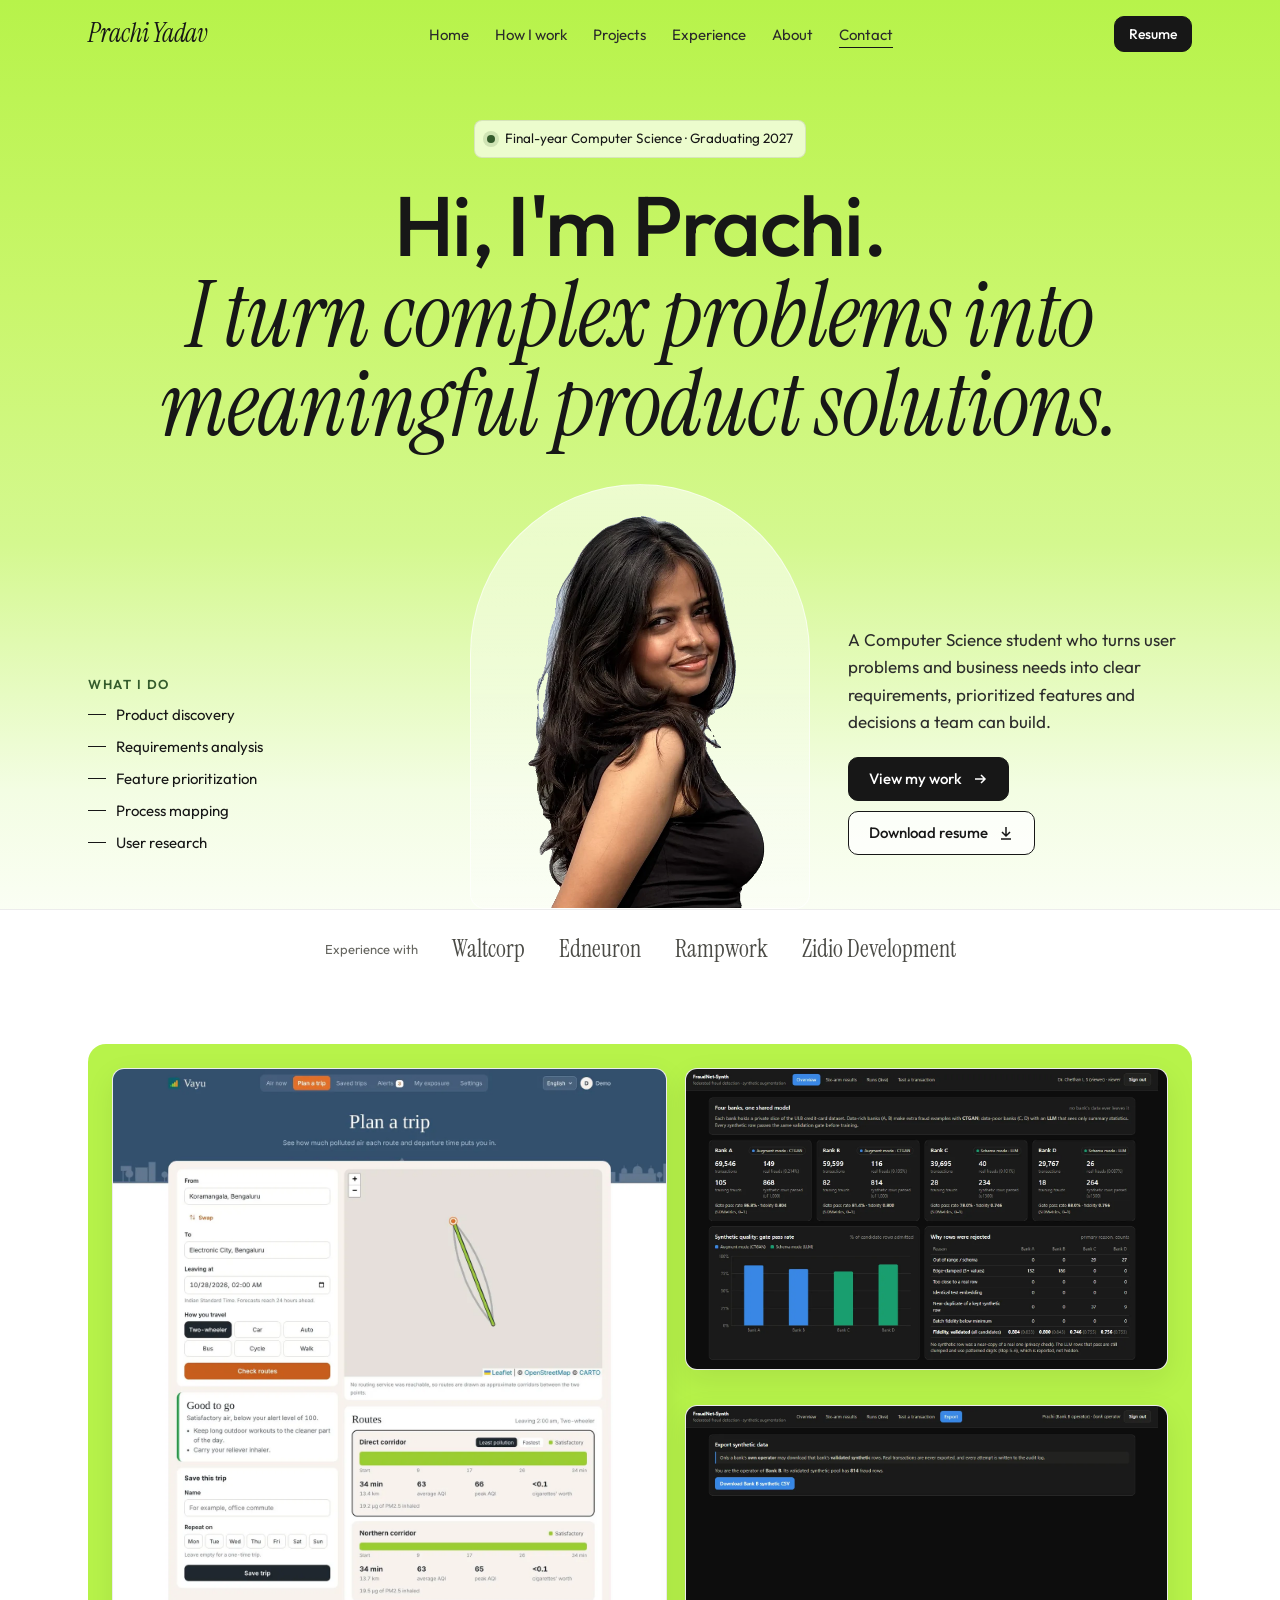
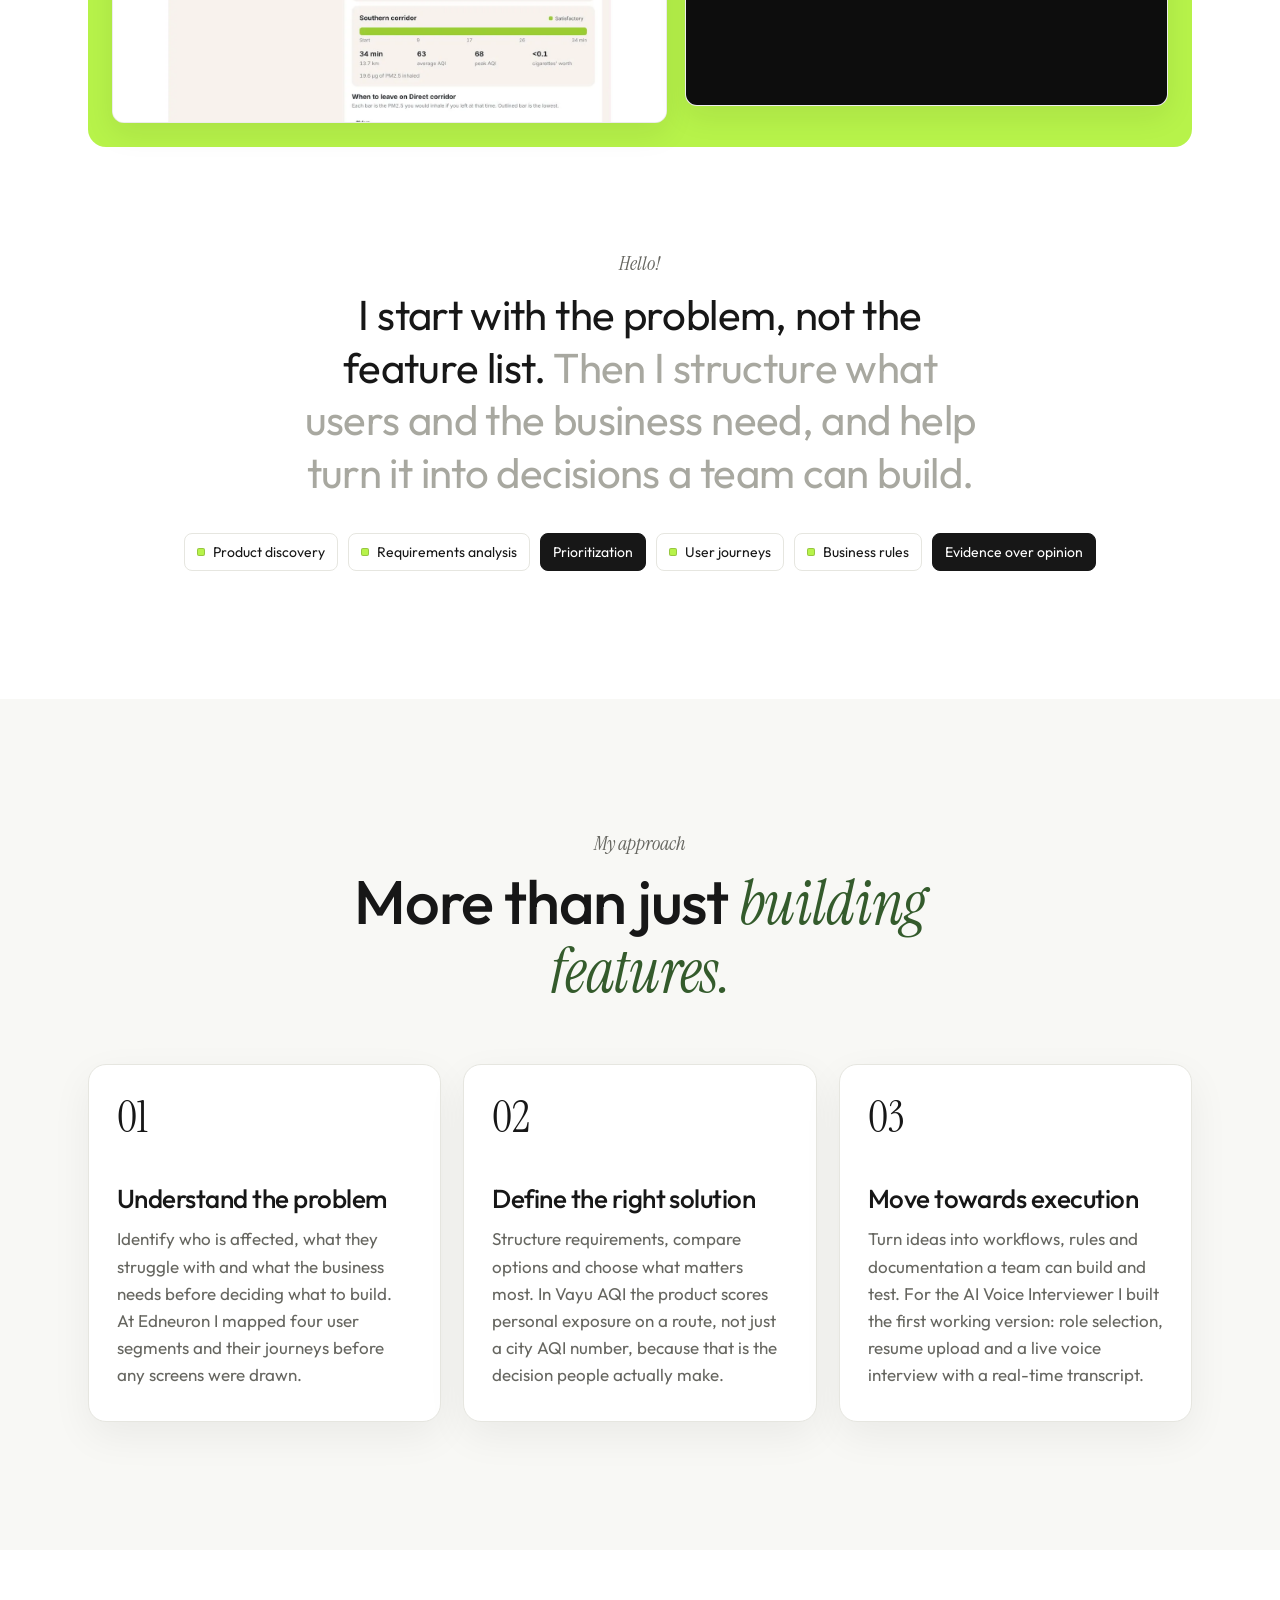
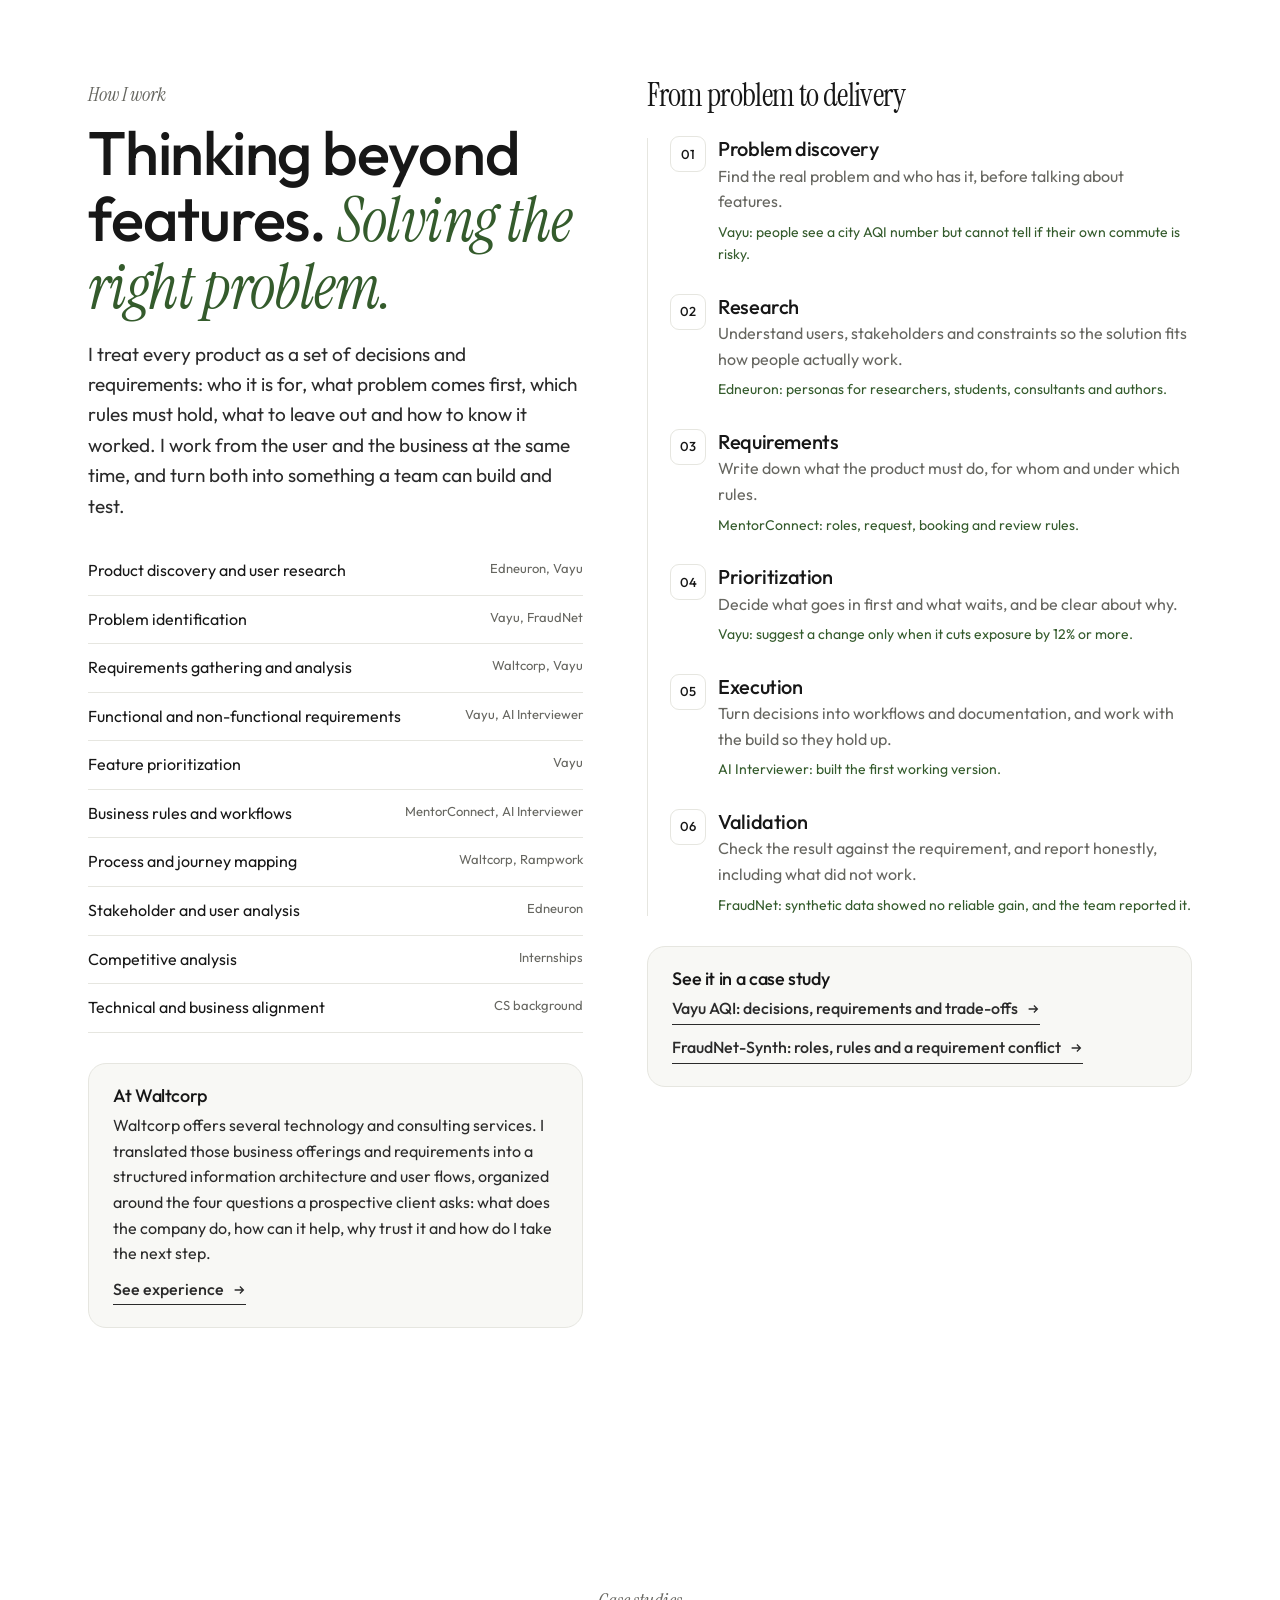
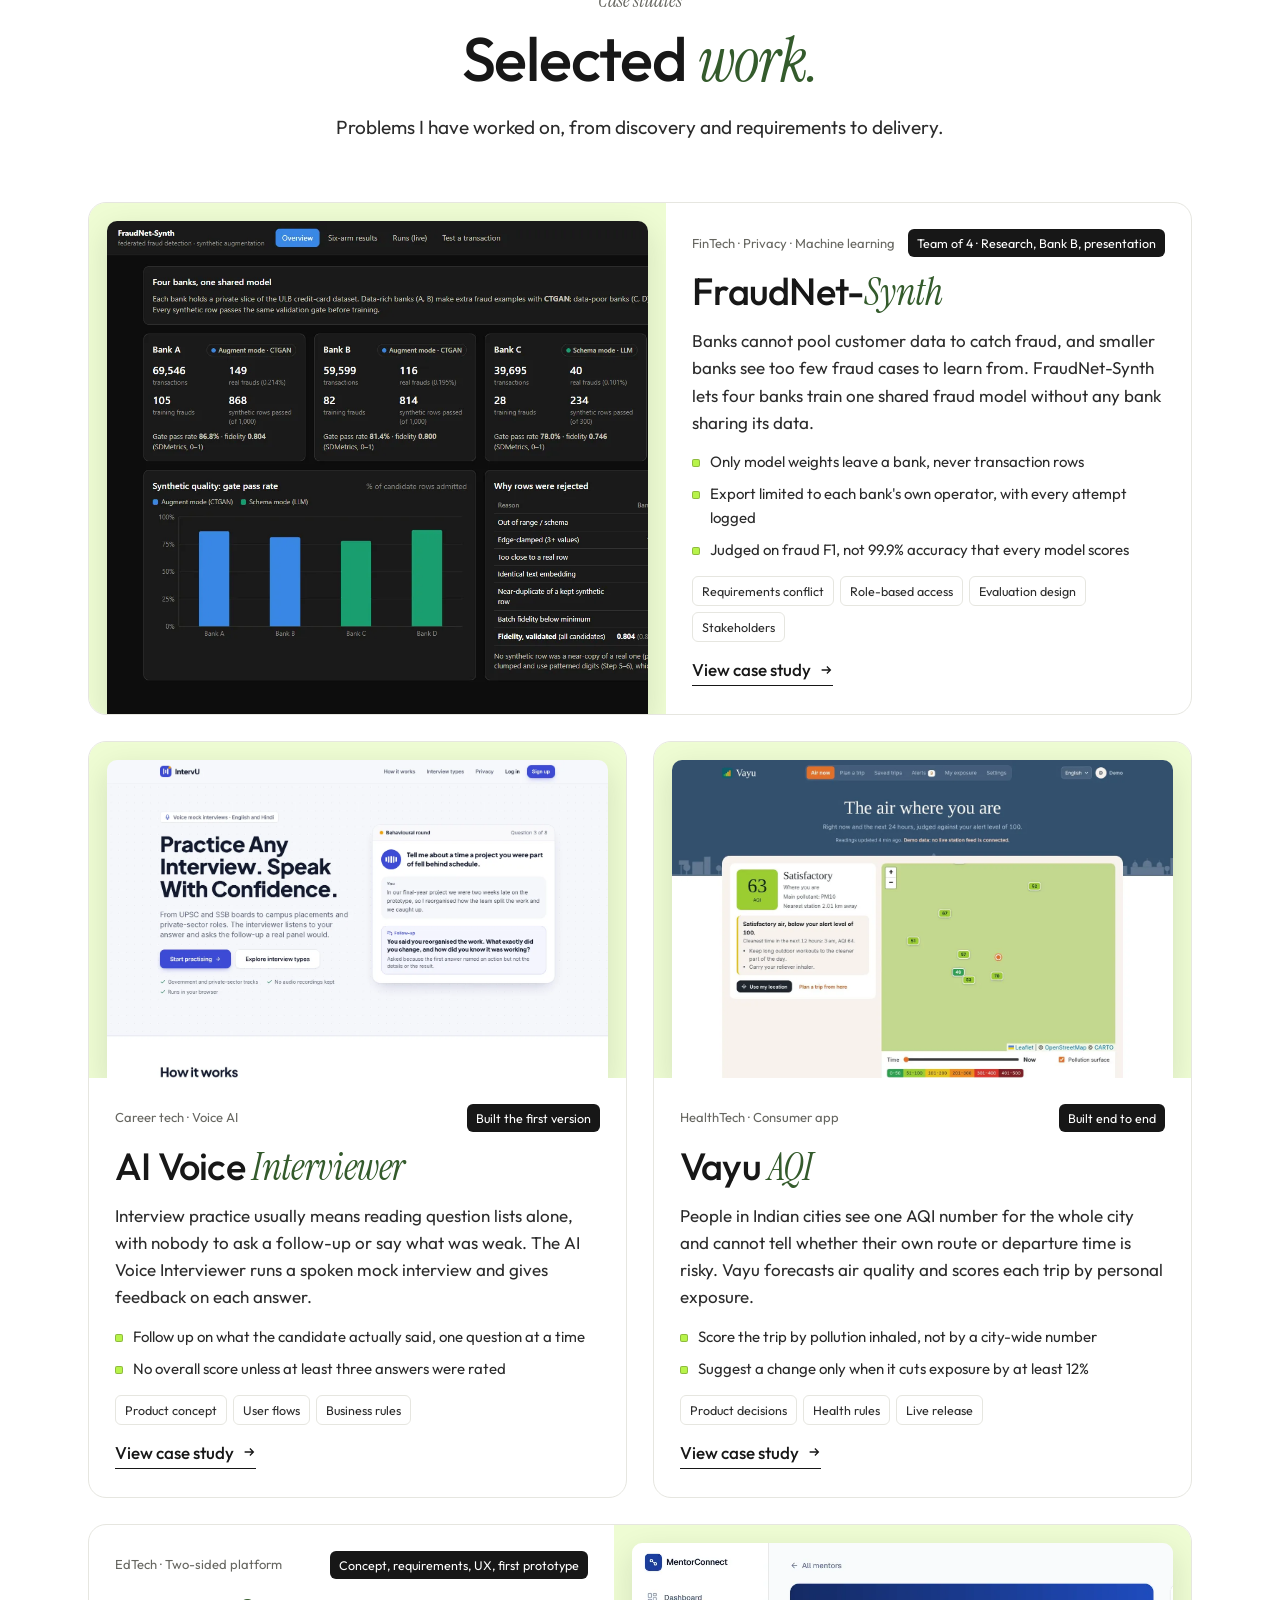
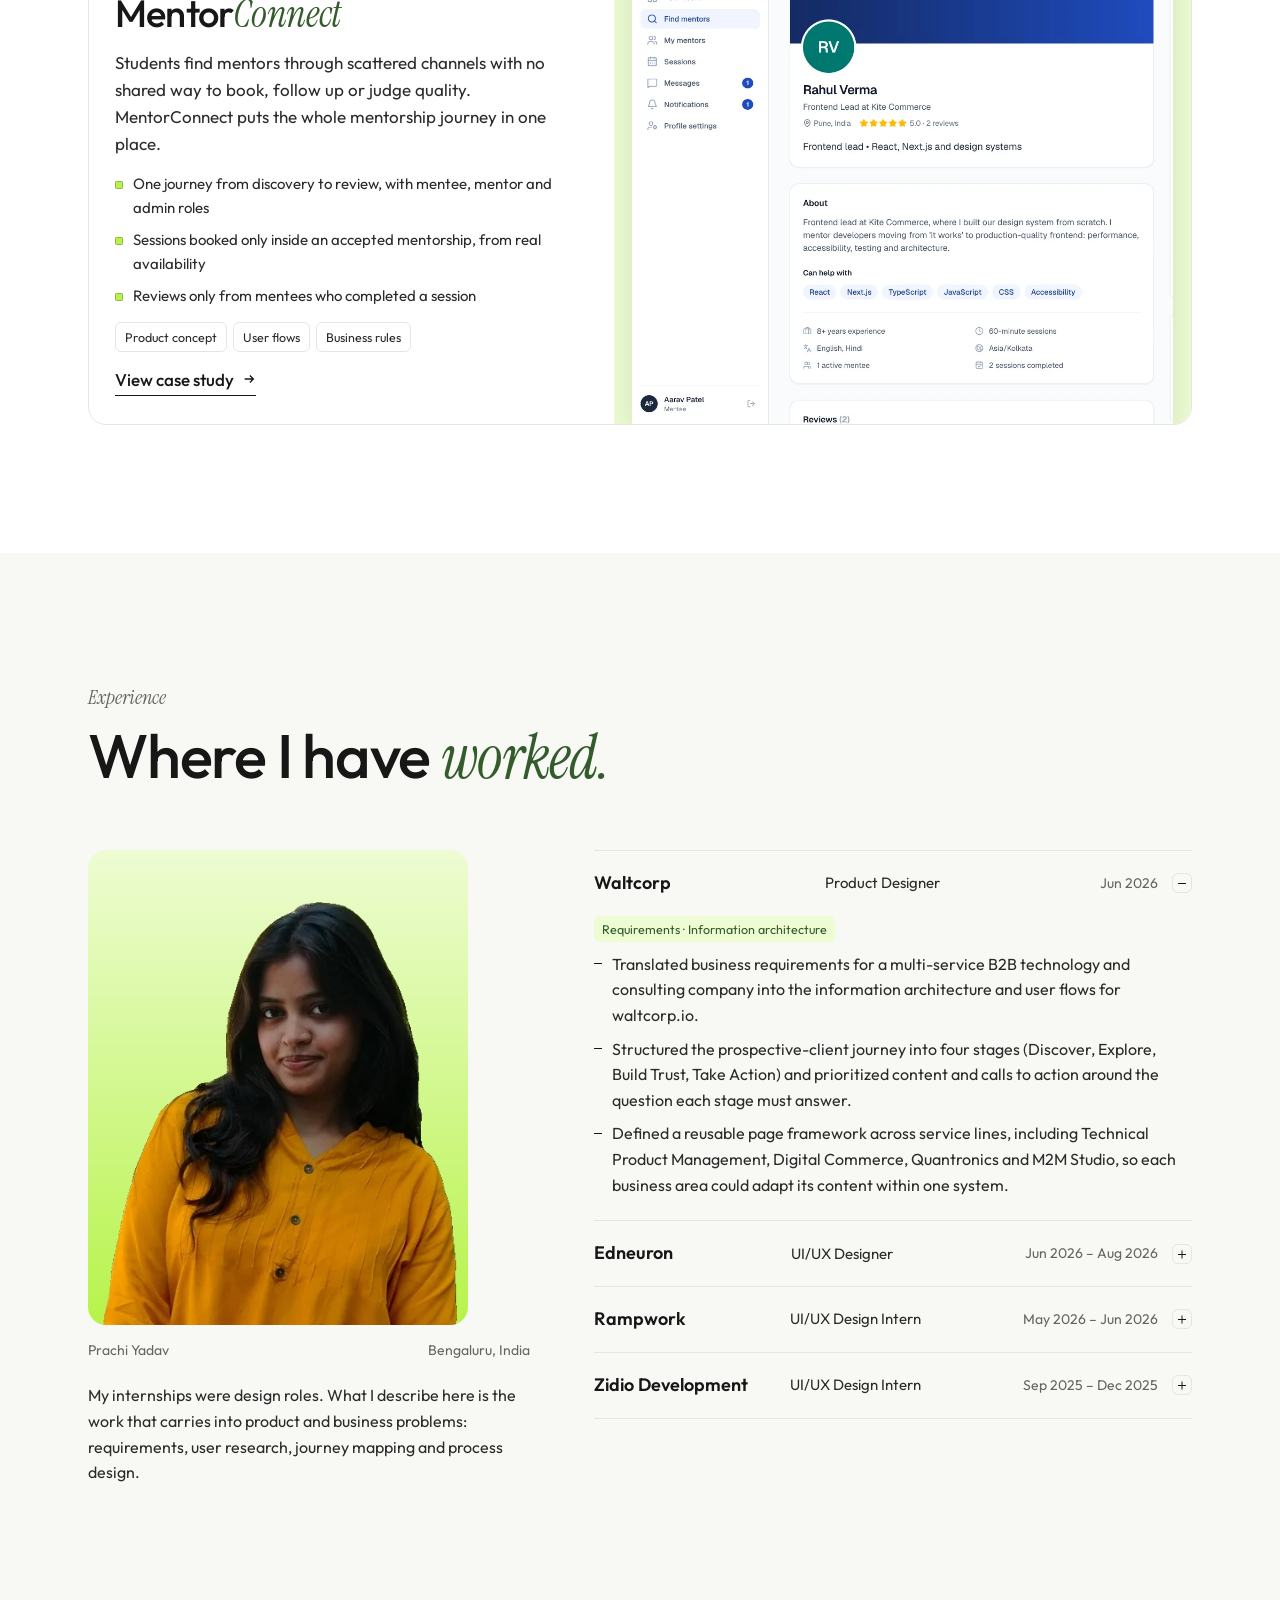
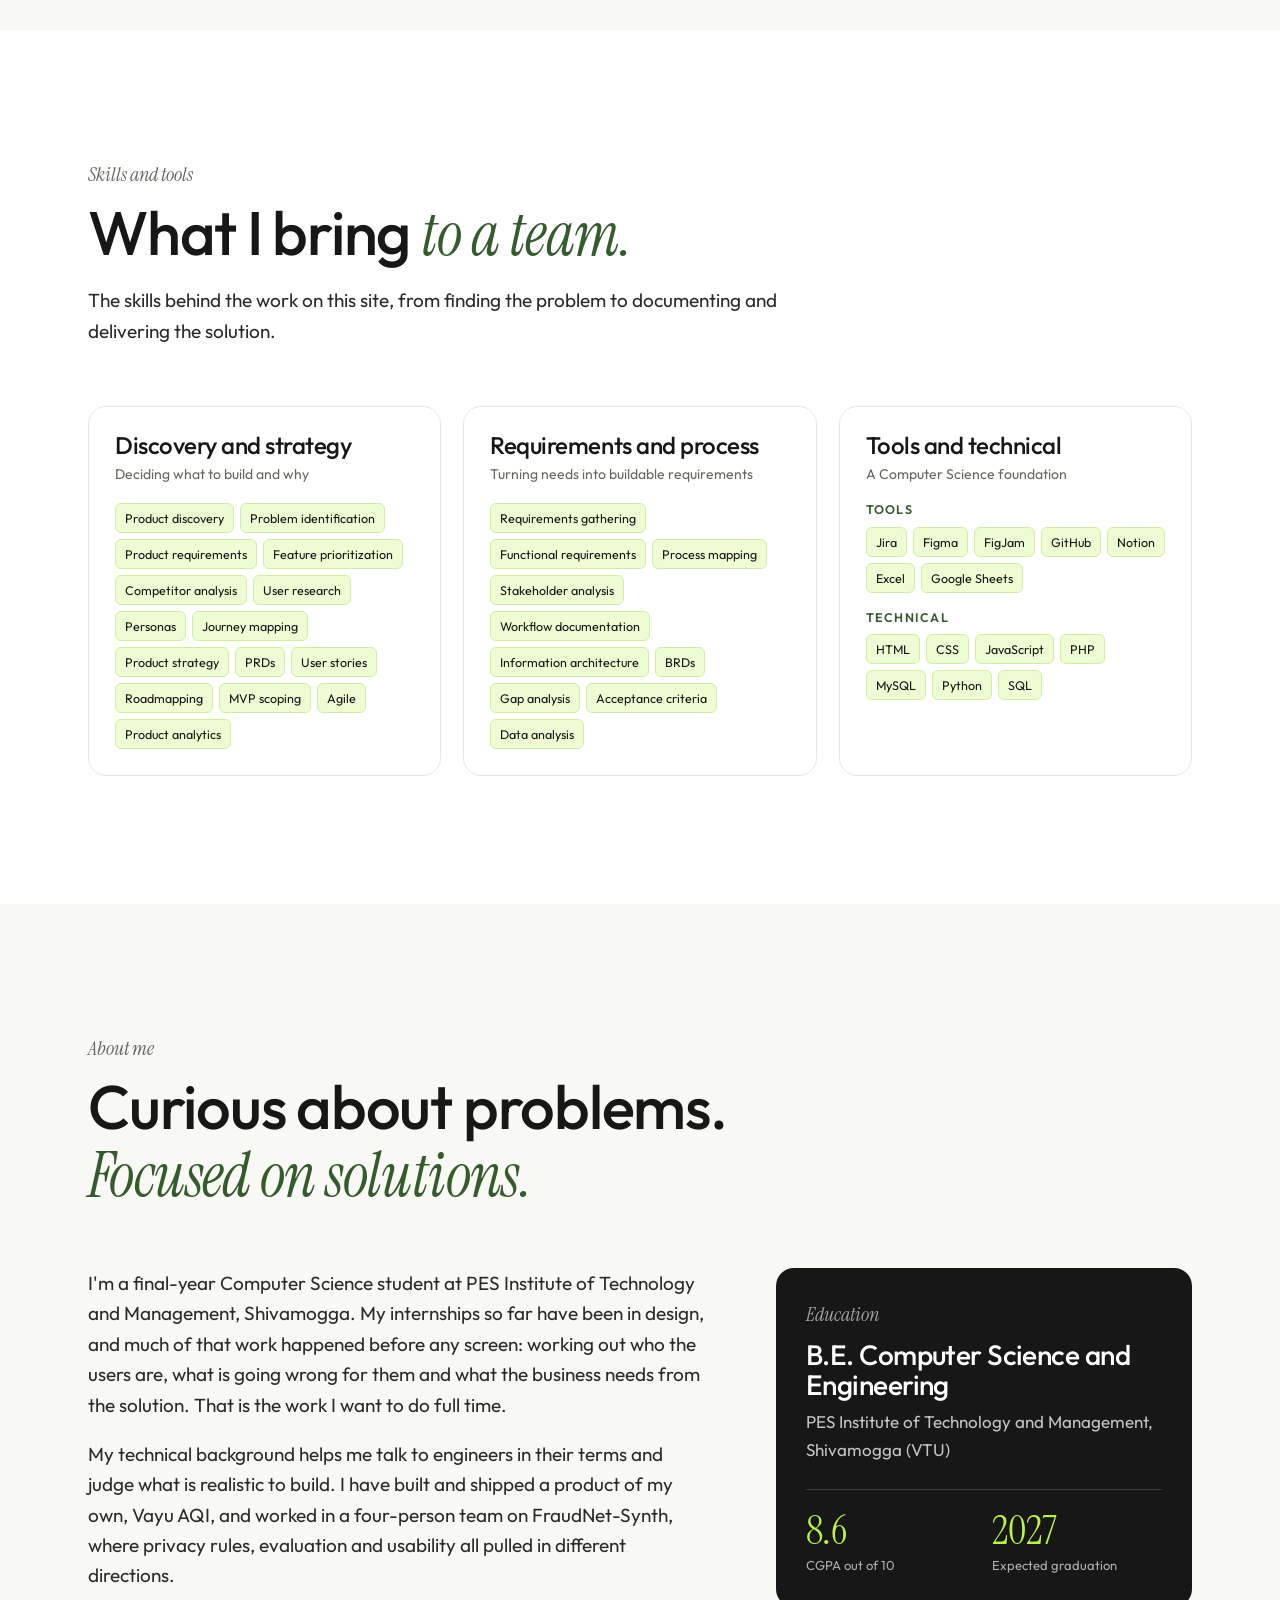
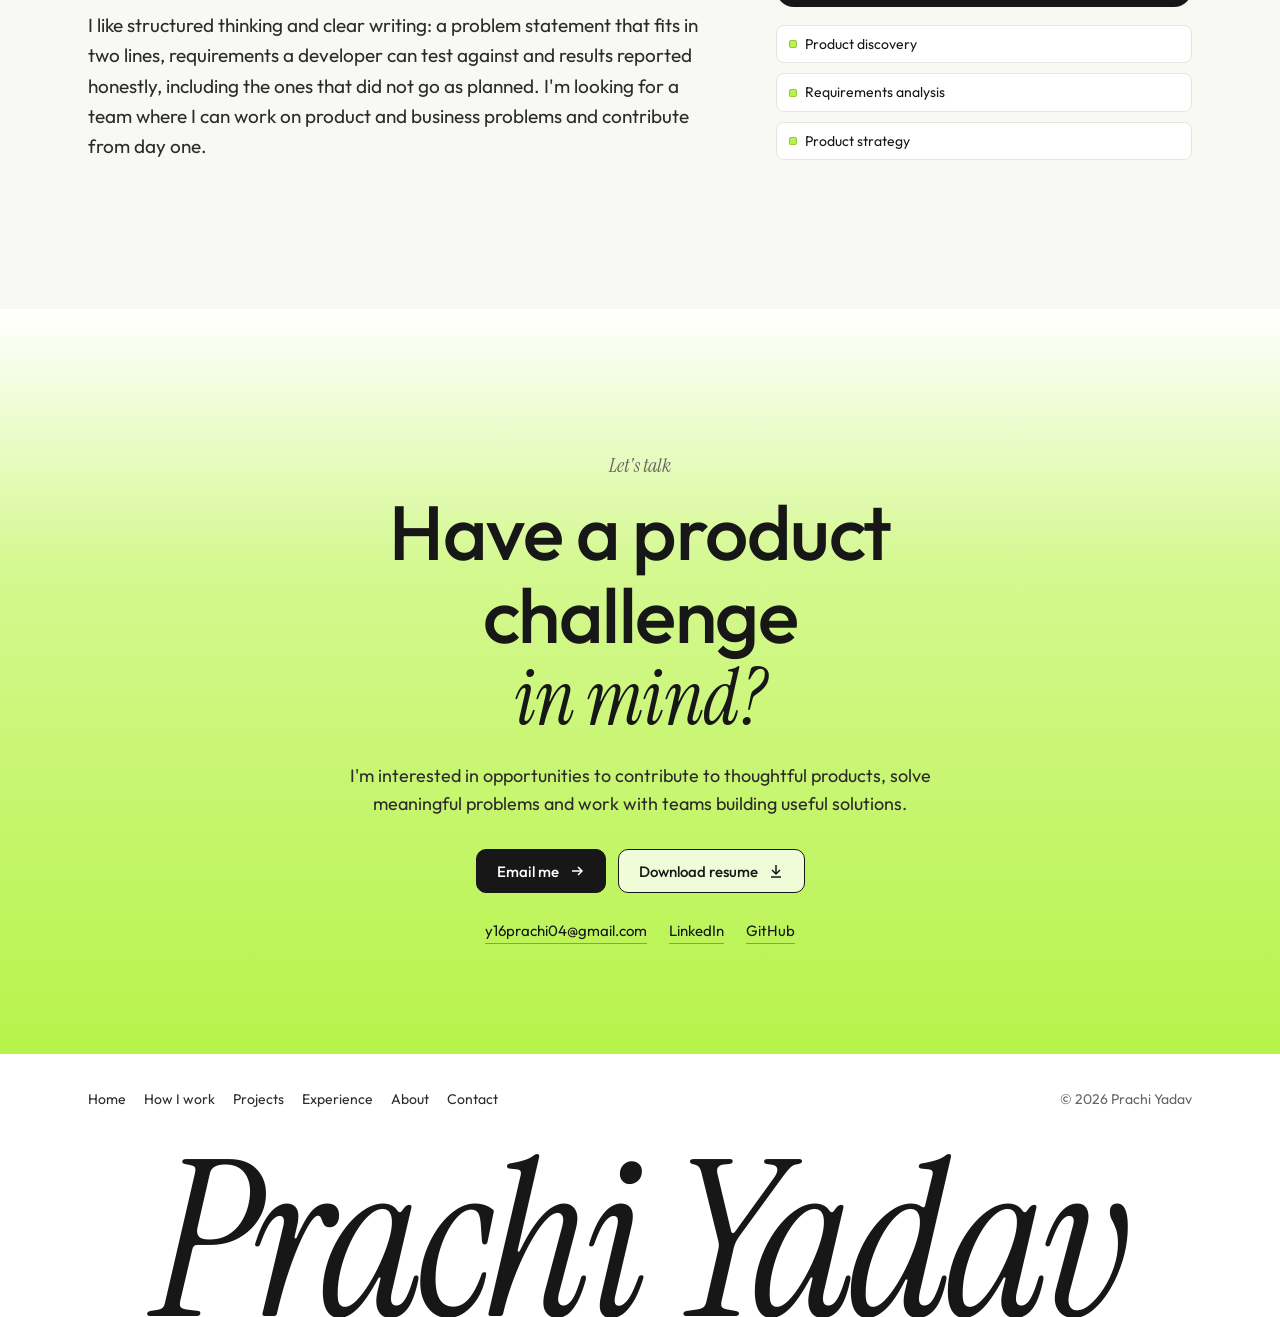
==== index.html @ f9c55088 "Add files via upload" ====
<!doctype html>
<html lang="en" class="no-js">
<head>
  <meta charset="utf-8">
  <meta name="viewport" content="width=device-width, initial-scale=1">
  <title>Prachi Yadav | Portfolio</title>
  <meta name="description" content="Prachi Yadav is a Computer Science student (CGPA 8.6, graduating 2027) targeting Product Manager, Associate Product Manager and Business Analyst roles. Case studies: FraudNet-Synth, AI Voice Interviewer, Vayu AQI and MentorConnect.">
  <meta name="author" content="Prachi Yadav">
  <meta name="theme-color" content="#b7f34a">
  <meta property="og:type" content="website">
  <meta property="og:title" content="Prachi Yadav | Portfolio">
  <meta property="og:description" content="Case studies in product discovery, requirements and delivery from a final-year Computer Science student.">
  <meta property="og:image" content="assets/img/og.png">
  <meta name="twitter:card" content="summary_large_image">
  <link rel="icon" href="favicon.svg" type="image/svg+xml">
  <link rel="preload" href="assets/fonts/outfit-latin-wght-normal.woff2" as="font" type="font/woff2" crossorigin>
  <link rel="preload" href="assets/fonts/instrument-serif-latin-400-italic.woff2" as="font" type="font/woff2" crossorigin>
  <link rel="stylesheet" href="assets/css/style.css">
  <script type="application/ld+json">
  {"@context":"https://schema.org","@type":"Person","name":"Prachi Yadav","email":"mailto:y16prachi04@gmail.com",
   "alumniOf":"PES Institute of Technology and Management, Shivamogga",
   "sameAs":["https://www.linkedin.com/in/prachi-yadav-212212313/","https://github.com/PrachiYadav-16"]}
  </script>
</head>
<body id="top">
<a class="skip" href="#main">Skip to content</a>

<!-- ============ NAVIGATION ============ -->
<header class="nav">
  <div class="wrap nav-in">
    <a class="brand" href="#top" aria-label="Prachi Yadav, home">Prachi Yadav</a>
    <ul class="nav-links" id="nav-links" data-spy>
      <li><a href="#top">Home</a></li>
      <li><a href="#how-i-work">How I work</a></li>
      <li><a href="#projects">Projects</a></li>
      <li><a href="#experience">Experience</a></li>
      <li><a href="#about">About</a></li>
      <li><a href="#contact">Contact</a></li>
    </ul>
    <div class="nav-cta">
      <!-- RESUME: replace the PDF in assets/resume/ to update every resume link -->
      <a class="btn btn-dark btn-small" href="assets/resume/Prachi_Yadav_Resume.pdf" target="_blank" rel="noopener">Resume</a>
      <button class="menu-btn" aria-label="Open menu" aria-expanded="false" aria-controls="nav-links"><span></span></button>
    </div>
  </div>
</header>

<main id="main">

<!-- ============ HERO ============ -->
<section class="hero">
  <div class="wrap">
    <div class="hero-head rv">
      <span class="hero-badge"><span class="dot"></span>Final-year Computer Science · Graduating 2027</span>
      <h1>Hi, I'm Prachi. <span class="it">I turn complex problems into meaningful product solutions.</span></h1>
    </div>

    <div class="hero-grid">
      <div class="hero-left rv">
        <h2>What I do</h2>
        <ul class="role-list">
          <li>Product discovery</li>
          <li>Requirements analysis</li>
          <li>Feature prioritization</li>
          <li>Process mapping</li>
          <li>User research</li>
        </ul>
      </div>

      <div class="portrait has-photo rv">
        <img src="assets/img/prachi-portrait.webp" alt="Prachi Yadav" width="650" height="813" fetchpriority="high">
      </div>

      <div class="hero-right rv">
        <p>A Computer Science student who turns user problems and business needs into clear requirements, prioritized features and decisions a team can build.</p>
        <div class="hero-actions">
          <a class="btn btn-dark" href="#projects">View my work
            <svg viewBox="0 0 16 16" aria-hidden="true"><path d="M3 8h10M9 4l4 4-4 4" fill="none" stroke="currentColor" stroke-width="1.5"/></svg></a>
          <a class="btn btn-light" href="assets/resume/Prachi_Yadav_Resume.pdf" download>Download resume
            <svg viewBox="0 0 16 16" aria-hidden="true"><path d="M8 2v9M4 7l4 4 4-4M3 14h10" fill="none" stroke="currentColor" stroke-width="1.5"/></svg></a>
        </div>
      </div>
    </div>
  </div>
  <div class="strip">
    <div class="wrap strip-in">
      <span class="strip-label">Experience with</span>
      <span class="strip-item">Waltcorp</span>
      <span class="strip-item">Edneuron</span>
      <span class="strip-item">Rampwork</span>
      <span class="strip-item">Zidio Development</span>
    </div>
  </div>
</section>

<!-- ============ PROJECT SHOWCASE ============ -->
<section class="sec" style="padding: 56px 0 40px;" aria-label="Project screens">
  <div class="wrap">
    <div class="showcase rv">
      <figure class="shot s-a" style="margin:0"><img src="assets/img/vayu-plan.webp" alt="Vayu AQI trip planner comparing three routes by pollution exposure" loading="lazy" width="1400" height="1652"></figure>
      <figure class="shot s-b" style="margin:0"><img src="assets/img/fraudnet-overview.webp" alt="FraudNet-Synth dashboard overview of four banks and synthetic data quality" loading="lazy" width="1400" height="907"></figure>
      <figure class="shot s-c" style="margin:0"><img src="assets/img/fraudnet-export.webp" alt="FraudNet-Synth export screen restricted to the Bank B operator" loading="lazy" width="1400" height="907"></figure>
    </div>
  </div>
</section>

<!-- ============ STATEMENT + VALUE PROPOSITION ============ -->
<section class="sec" style="padding-top: 60px;">
  <div class="wrap statement rv">
    <span class="eyebrow">Hello!</span>
    <p class="big">I start with the problem, not the feature list. <span class="soft">Then I structure what users and the business need, and help turn it into decisions a team can build.</span></p>
    <div class="tags" aria-label="Focus areas">
      <span class="tag"><i></i>Product discovery</span>
      <span class="tag"><i></i>Requirements analysis</span>
      <span class="tag dark">Prioritization</span>
      <span class="tag"><i></i>User journeys</span>
      <span class="tag"><i></i>Business rules</span>
      <span class="tag dark">Evidence over opinion</span>
    </div>
  </div>
</section>

<section class="sec sec-paper" id="approach">
  <div class="wrap">
    <div class="sec-head center rv">
      <span class="eyebrow">My approach</span>
      <h2 class="sec-title">More than just <span class="it">building features.</span></h2>
    </div>
    <div class="pillars">
      <article class="pillar rv">
        <span class="num">01</span>
        <h3>Understand the problem</h3>
        <p>Identify who is affected, what they struggle with and what the business needs before deciding what to build. At Edneuron I mapped four user segments and their journeys before any screens were drawn.</p>
      </article>
      <article class="pillar rv">
        <span class="num">02</span>
        <h3>Define the right solution</h3>
        <p>Structure requirements, compare options and choose what matters most. In Vayu AQI the product scores personal exposure on a route, not just a city AQI number, because that is the decision people actually make.</p>
      </article>
      <article class="pillar rv">
        <span class="num">03</span>
        <h3>Move towards execution</h3>
        <p>Turn ideas into workflows, rules and documentation a team can build and test. For the AI Voice Interviewer I built the first working version: role selection, resume upload and a live voice interview with a real-time transcript.</p>
      </article>
    </div>
  </div>
</section>

<!-- ============ HOW I WORK ============ -->
<section class="sec" id="how-i-work">
  <div class="wrap track-grid">
    <div class="rv">
      <span class="eyebrow">How I work</span>
      <h2 class="sec-title">Thinking beyond features. <span class="it">Solving the right problem.</span></h2>
      <p class="sec-lead">I treat every product as a set of decisions and requirements: who it is for, what problem comes first, which rules must hold, what to leave out and how to know it worked. I work from the user and the business at the same time, and turn both into something a team can build and test.</p>
      <ul class="cap-list">
        <li>Product discovery and user research <span>Edneuron, Vayu</span></li>
        <li>Problem identification <span>Vayu, FraudNet</span></li>
        <li>Requirements gathering and analysis <span>Waltcorp, Vayu</span></li>
        <li>Functional and non-functional requirements <span>Vayu, AI Interviewer</span></li>
        <li>Feature prioritization <span>Vayu</span></li>
        <li>Business rules and workflows <span>MentorConnect, AI Interviewer</span></li>
        <li>Process and journey mapping <span>Waltcorp, Rampwork</span></li>
        <li>Stakeholder and user analysis <span>Edneuron</span></li>
        <li>Competitive analysis <span>Internships</span></li>
        <li>Technical and business alignment <span>CS background</span></li>
      </ul>
      <div class="note-box">
        <h4>At Waltcorp</h4>
        <p>Waltcorp offers several technology and consulting services. I translated those business offerings and requirements into a structured information architecture and user flows, organized around the four questions a prospective client asks: what does the company do, how can it help, why trust it and how do I take the next step.</p>
        <p><a class="link-arrow" href="#experience">See experience
          <svg viewBox="0 0 16 16" aria-hidden="true"><path d="M3 8h10M9 4l4 4-4 4" fill="none" stroke="currentColor" stroke-width="1.5"/></svg></a></p>
      </div>
    </div>
    <div class="rv">
      <h3 class="process-title">From problem to delivery</h3>
      <ol class="process">
        <li><h4>Problem discovery</h4><p>Find the real problem and who has it, before talking about features.</p><span class="ex">Vayu: people see a city AQI number but cannot tell if their own commute is risky.</span></li>
        <li><h4>Research</h4><p>Understand users, stakeholders and constraints so the solution fits how people actually work.</p><span class="ex">Edneuron: personas for researchers, students, consultants and authors.</span></li>
        <li><h4>Requirements</h4><p>Write down what the product must do, for whom and under which rules.</p><span class="ex">MentorConnect: roles, request, booking and review rules.</span></li>
        <li><h4>Prioritization</h4><p>Decide what goes in first and what waits, and be clear about why.</p><span class="ex">Vayu: suggest a change only when it cuts exposure by 12% or more.</span></li>
        <li><h4>Execution</h4><p>Turn decisions into workflows and documentation, and work with the build so they hold up.</p><span class="ex">AI Interviewer: built the first working version.</span></li>
        <li><h4>Validation</h4><p>Check the result against the requirement, and report honestly, including what did not work.</p><span class="ex">FraudNet: synthetic data showed no reliable gain, and the team reported it.</span></li>
      </ol>
      <div class="note-box">
        <h4>See it in a case study</h4>
        <p><a class="link-arrow" href="case-studies/vayu-aqi.html">Vayu AQI: decisions, requirements and trade-offs
          <svg viewBox="0 0 16 16" aria-hidden="true"><path d="M3 8h10M9 4l4 4-4 4" fill="none" stroke="currentColor" stroke-width="1.5"/></svg></a></p>
        <p><a class="link-arrow" href="case-studies/fraudnet-synth.html">FraudNet-Synth: roles, rules and a requirement conflict
          <svg viewBox="0 0 16 16" aria-hidden="true"><path d="M3 8h10M9 4l4 4-4 4" fill="none" stroke="currentColor" stroke-width="1.5"/></svg></a></p>
      </div>
    </div>
  </div>
</section>

<!-- ============ PROJECTS ============ -->
<section class="sec" id="projects">
  <div class="wrap">
    <div class="sec-head center rv">
      <span class="eyebrow">Case studies</span>
      <h2 class="sec-title">Selected <span class="it">work.</span></h2>
      <p class="sec-lead">Problems I have worked on, from discovery and requirements to delivery.</p>
    </div>

    <div class="works">
      <a class="work feature rv" href="case-studies/fraudnet-synth.html">
        <div class="work-media"><img src="assets/img/fraudnet-overview.webp" alt="FraudNet-Synth dashboard showing four banks and validation results" loading="lazy" width="1400" height="907"></div>
        <div class="work-body">
          <div class="work-top"><span class="cat">FinTech · Privacy · Machine learning</span><span class="role-chip">Team of 4 · Research, Bank B, presentation</span></div>
          <h3>FraudNet-<span class="it">Synth</span></h3>
          <p>Banks cannot pool customer data to catch fraud, and smaller banks see too few fraud cases to learn from. FraudNet-Synth lets four banks train one shared fraud model without any bank sharing its data.</p>
          <ul class="decisions">
            <li>Only model weights leave a bank, never transaction rows</li>
            <li>Export limited to each bank's own operator, with every attempt logged</li>
            <li>Judged on fraud F1, not 99.9% accuracy that every model scores</li>
          </ul>
          <div class="chips"><span>Requirements conflict</span><span>Role-based access</span><span>Evaluation design</span><span>Stakeholders</span></div>
          <span class="link-arrow">View case study <svg viewBox="0 0 16 16" aria-hidden="true"><path d="M3 8h10M9 4l4 4-4 4" fill="none" stroke="currentColor" stroke-width="1.5"/></svg></span>
        </div>
      </a>

      <a class="work rv" href="case-studies/ai-interviewer.html">
        <div class="work-media"><img src="assets/img/ai-interviewer-home.webp" alt="AI Voice Interviewer landing page showing a behavioural question and a follow-up" loading="lazy" width="1400" height="900"></div>
        <div class="work-body">
          <div class="work-top"><span class="cat">Career tech · Voice AI</span><span class="role-chip">Built the first version</span></div>
          <h3>AI Voice <span class="it">Interviewer</span></h3>
          <p>Interview practice usually means reading question lists alone, with nobody to ask a follow-up or say what was weak. The AI Voice Interviewer runs a spoken mock interview and gives feedback on each answer.</p>
          <ul class="decisions">
            <li>Follow up on what the candidate actually said, one question at a time</li>
            <li>No overall score unless at least three answers were rated</li>
          </ul>
          <div class="chips"><span>Product concept</span><span>User flows</span><span>Business rules</span></div>
          <span class="link-arrow">View case study <svg viewBox="0 0 16 16" aria-hidden="true"><path d="M3 8h10M9 4l4 4-4 4" fill="none" stroke="currentColor" stroke-width="1.5"/></svg></span>
        </div>
      </a>

      <a class="work rv" href="case-studies/vayu-aqi.html">
        <div class="work-media"><img src="assets/img/vayu-now.webp" alt="Vayu AQI home screen with current air quality and personal advice" loading="lazy" width="1400" height="2009"></div>
        <div class="work-body">
          <div class="work-top"><span class="cat">HealthTech · Consumer app</span><span class="role-chip">Built end to end</span></div>
          <h3>Vayu <span class="it">AQI</span></h3>
          <p>People in Indian cities see one AQI number for the whole city and cannot tell whether their own route or departure time is risky. Vayu forecasts air quality and scores each trip by personal exposure.</p>
          <ul class="decisions">
            <li>Score the trip by pollution inhaled, not by a city-wide number</li>
            <li>Suggest a change only when it cuts exposure by at least 12%</li>
          </ul>
          <div class="chips"><span>Product decisions</span><span>Health rules</span><span>Live release</span></div>
          <span class="link-arrow">View case study <svg viewBox="0 0 16 16" aria-hidden="true"><path d="M3 8h10M9 4l4 4-4 4" fill="none" stroke="currentColor" stroke-width="1.5"/></svg></span>
        </div>
      </a>
      <a class="work feature rev rv" href="case-studies/mentorconnect.html">
        <div class="work-media"><img src="assets/img/mentorconnect-profile.webp" alt="MentorConnect mentor profile with open slots and booking" loading="lazy" width="1400" height="900"></div>
        <div class="work-body">
          <div class="work-top"><span class="cat">EdTech · Two-sided platform</span><span class="role-chip">Concept, requirements, UX, first prototype</span></div>
          <h3>Mentor<span class="it">Connect</span></h3>
          <p>Students find mentors through scattered channels with no shared way to book, follow up or judge quality. MentorConnect puts the whole mentorship journey in one place.</p>
          <ul class="decisions">
            <li>One journey from discovery to review, with mentee, mentor and admin roles</li>
            <li>Sessions booked only inside an accepted mentorship, from real availability</li>
            <li>Reviews only from mentees who completed a session</li>
          </ul>
          <div class="chips"><span>Product concept</span><span>User flows</span><span>Business rules</span></div>
          <span class="link-arrow">View case study <svg viewBox="0 0 16 16" aria-hidden="true"><path d="M3 8h10M9 4l4 4-4 4" fill="none" stroke="currentColor" stroke-width="1.5"/></svg></span>
        </div>
      </a>
    </div>
  </div>
</section>

<!-- ============ EXPERIENCE ============ -->
<section class="sec sec-paper" id="experience">
  <div class="wrap">
    <div class="sec-head rv">
      <span class="eyebrow">Experience</span>
      <h2 class="sec-title">Where I have <span class="it">worked.</span></h2>
    </div>
    <div class="exp-grid">
      <div class="rv">
        <div class="exp-photo has-photo">
          <img src="assets/img/prachi-work.webp" alt="Prachi Yadav" width="426" height="974" loading="lazy">
        </div>
        <div class="exp-meta"><span>Prachi Yadav</span><span>Bengaluru, India</span></div>
        <p style="margin-top:22px; color: var(--ink-2); font-size:16px;">My internships were design roles. What I describe here is the work that carries into product and business problems: requirements, user research, journey mapping and process design.</p>
      </div>
      <div class="rv">
        <details class="exp-row" open>
          <summary><span class="co">Waltcorp</span><span class="ro">Product Designer</span><span class="da">Jun 2026</span><span class="pm" aria-hidden="true"></span></summary>
          <div class="exp-detail">
            <span class="lens">Requirements · Information architecture</span>
            <ul>
              <li>Translated business requirements for a multi-service B2B technology and consulting company into the information architecture and user flows for waltcorp.io.</li>
              <li>Structured the prospective-client journey into four stages (Discover, Explore, Build Trust, Take Action) and prioritized content and calls to action around the question each stage must answer.</li>
              <li>Defined a reusable page framework across service lines, including Technical Product Management, Digital Commerce, Quantronics and M2M Studio, so each business area could adapt its content within one system.</li>
            </ul>
          </div>
        </details>
        <details class="exp-row">
          <summary><span class="co">Edneuron</span><span class="ro">UI/UX Designer</span><span class="da">Jun 2026 – Aug 2026</span><span class="pm" aria-hidden="true"></span></summary>
          <div class="exp-detail">
            <span class="lens">User research · Personas · Journey mapping</span>
            <ul>
              <li>Researched four user segments of a medical learning platform (clinical researchers, MBBS students, senior consultants, research authors) and built personas covering goals, needs and frustrations.</li>
              <li>Mapped four end-to-end journeys and identified faster specialty discovery, trust signals and progress visibility as the key product needs.</li>
              <li>Turned those findings into one structure serving all four journeys: a shared discovery layer, a personal dashboard for saved content and CME credits, and a separate publishing path for authors.</li>
            </ul>
          </div>
        </details>
        <details class="exp-row">
          <summary><span class="co">Rampwork</span><span class="ro">UI/UX Design Intern</span><span class="da">May 2026 – Jun 2026</span><span class="pm" aria-hidden="true"></span></summary>
          <div class="exp-detail">
            <span class="lens">Process mapping · User journeys</span>
            <ul>
              <li>Structured the company-side journey of a cross-border hiring platform, connecting Indian tech talent with international companies, into four steps: Discover, Explore, Evaluate, Hire.</li>
              <li>Organized talent discovery around scannable developer profiles, with clear process steps and calls to action for hiring companies.</li>
            </ul>
          </div>
        </details>
        <details class="exp-row">
          <summary><span class="co">Zidio Development</span><span class="ro">UI/UX Design Intern</span><span class="da">Sep 2025 – Dec 2025</span><span class="pm" aria-hidden="true"></span></summary>
          <div class="exp-detail">
            <span class="lens">Requirements</span>
            <ul>
              <li>Translated product requirements for an EdTech platform into user-facing concepts that improved how learning content was structured and presented.</li>
            </ul>
          </div>
        </details>
      </div>
    </div>
  </div>
</section>

<!-- ============ SKILLS ============ -->
<section class="sec" id="skills">
  <div class="wrap">
    <div class="sec-head rv">
      <span class="eyebrow">Skills and tools</span>
      <h2 class="sec-title">What I bring <span class="it">to a team.</span></h2>
      <p class="sec-lead">The skills behind the work on this site, from finding the problem to documenting and delivering the solution.</p>
    </div>
    <div class="skills-grid">
      <div class="skill-card rv">
        <h3>Discovery and strategy</h3>
        <p class="sub">Deciding what to build and why</p>
        <div class="chips">
          <span class="applied">Product discovery</span><span class="applied">Problem identification</span><span class="applied">Product requirements</span>
          <span class="applied">Feature prioritization</span><span class="applied">Competitor analysis</span><span class="applied">User research</span>
          <span class="applied">Personas</span><span class="applied">Journey mapping</span>
          <span class="applied">Product strategy</span><span class="applied">PRDs</span><span class="applied">User stories</span><span class="applied">Roadmapping</span><span class="applied">MVP scoping</span><span class="applied">Agile</span><span class="applied">Product analytics</span>
        </div>
      </div>
      <div class="skill-card rv">
        <h3>Requirements and process</h3>
        <p class="sub">Turning needs into buildable requirements</p>
        <div class="chips">
          <span class="applied">Requirements gathering</span><span class="applied">Functional requirements</span><span class="applied">Process mapping</span>
          <span class="applied">Stakeholder analysis</span><span class="applied">Workflow documentation</span><span class="applied">Information architecture</span>
          <span class="applied">BRDs</span><span class="applied">Gap analysis</span><span class="applied">Acceptance criteria</span><span class="applied">Data analysis</span>
        </div>
      </div>
      <div class="skill-card rv">
        <h3>Tools and technical</h3>
        <p class="sub">A Computer Science foundation</p>
        <h4>Tools</h4>
        <div class="chips">
          <span class="applied">Jira</span><span class="applied">Figma</span><span class="applied">FigJam</span><span class="applied">GitHub</span>
          <span class="applied">Notion</span><span class="applied">Excel</span><span class="applied">Google Sheets</span>
        </div>
        <h4>Technical</h4>
        <div class="chips">
          <span class="applied">HTML</span><span class="applied">CSS</span><span class="applied">JavaScript</span><span class="applied">PHP</span><span class="applied">MySQL</span><span class="applied">Python</span>
          <span class="applied">SQL</span>
        </div>
      </div>
    </div>
  </div>
</section>

<!-- ============ ABOUT + EDUCATION ============ -->
<section class="sec sec-paper" id="about">
  <div class="wrap">
    <div class="sec-head rv">
      <span class="eyebrow">About me</span>
      <h2 class="sec-title">Curious about problems. <span class="it">Focused on solutions.</span></h2>
    </div>
    <div class="about-grid">
      <div class="about-text rv">
        <p>I'm a final-year Computer Science student at PES Institute of Technology and Management, Shivamogga. My internships so far have been in design, and much of that work happened before any screen: working out who the users are, what is going wrong for them and what the business needs from the solution. That is the work I want to do full time.</p>
        <p>My technical background helps me talk to engineers in their terms and judge what is realistic to build. I have built and shipped a product of my own, Vayu AQI, and worked in a four-person team on FraudNet-Synth, where privacy rules, evaluation and usability all pulled in different directions.</p>
        <p>I like structured thinking and clear writing: a problem statement that fits in two lines, requirements a developer can test against and results reported honestly, including the ones that did not go as planned. I'm looking for a team where I can work on product and business problems and contribute from day one.</p>
      </div>
      <div class="rv">
        <div class="edu-card">
          <span class="eyebrow">Education</span>
          <h3>B.E. Computer Science and Engineering</h3>
          <p>PES Institute of Technology and Management, Shivamogga (VTU)</p>
          <div class="edu-facts">
            <div><b>8.6</b><span>CGPA out of 10</span></div>
            <div><b>2027</b><span>Expected graduation</span></div>
          </div>
        </div>
        <div class="focus-list">
          <span class="tag"><i></i>Product discovery</span>
          <span class="tag"><i></i>Requirements analysis</span>
          <span class="tag"><i></i>Product strategy</span>
        </div>
      </div>
    </div>
  </div>
</section>

<!-- ============ CONTACT ============ -->
<section class="cta" id="contact">
  <div class="wrap rv">
    <span class="eyebrow">Let's talk</span>
    <h2>Have a product challenge <span class="it">in mind?</span></h2>
    <p>I'm interested in opportunities to contribute to thoughtful products, solve meaningful problems and work with teams building useful solutions.</p>
    <div class="cta-actions">
      <a class="btn btn-dark" href="mailto:y16prachi04@gmail.com">Email me
        <svg viewBox="0 0 16 16" aria-hidden="true"><path d="M3 8h10M9 4l4 4-4 4" fill="none" stroke="currentColor" stroke-width="1.5"/></svg></a>
      <a class="btn btn-light" href="assets/resume/Prachi_Yadav_Resume.pdf" download>Download resume
        <svg viewBox="0 0 16 16" aria-hidden="true"><path d="M8 2v9M4 7l4 4 4-4M3 14h10" fill="none" stroke="currentColor" stroke-width="1.5"/></svg></a>
    </div>
    <div class="contact-line">
      <a href="mailto:y16prachi04@gmail.com">y16prachi04@gmail.com</a>
      <a href="https://www.linkedin.com/in/prachi-yadav-212212313/" target="_blank" rel="noopener">LinkedIn</a>
      <a href="https://github.com/PrachiYadav-16" target="_blank" rel="noopener">GitHub</a>
    </div>
  </div>
</section>

</main>

<footer class="footer">
  <div class="wrap foot-in">
    <nav aria-label="Footer">
      <a href="#top">Home</a><a href="#how-i-work">How I work</a><a href="#projects">Projects</a><a href="#experience">Experience</a><a href="#about">About</a><a href="#contact">Contact</a>
    </nav>
    <span>© <span id="year">2026</span> Prachi Yadav</span>
  </div>
  <div class="giant" aria-hidden="true">Prachi Yadav</div>
</footer>

<script src="assets/js/main.js"></script>
</body>
</html>
---- assets/css/style.css ----
/* ==========================================================================
   Prachi Yadav | Product & Business Analysis Portfolio
   Design tokens first. Change colours and type here.
   ========================================================================== */

@font-face {
  font-family: "Instrument Serif";
  src: url("../fonts/instrument-serif-latin-400-normal.woff2") format("woff2");
  font-weight: 400; font-style: normal; font-display: swap;
}
@font-face {
  font-family: "Instrument Serif";
  src: url("../fonts/instrument-serif-latin-400-italic.woff2") format("woff2");
  font-weight: 400; font-style: italic; font-display: swap;
}
@font-face {
  font-family: "Outfit";
  src: url("../fonts/outfit-latin-wght-normal.woff2") format("woff2");
  font-weight: 100 900; font-style: normal; font-display: swap;
}

:root {
  --lime: #b7f34a;
  --lime-mid: #d4f88f;
  --lime-soft: #eefcd3;
  --ink: #171717;
  --ink-2: #2b2b2b;
  --white: #ffffff;
  --paper: #f8f8f5;
  --line: #e6e6e0;
  --muted: #666660;
  --green: #345b2c;

  --serif: "Instrument Serif", Georgia, "Times New Roman", serif;
  --sans: "Outfit", system-ui, -apple-system, "Segoe UI", sans-serif;

  --radius: 10px;
  --radius-lg: 18px;
  --max: 1200px;
  --pad: clamp(20px, 4vw, 48px);
}

*, *::before, *::after { box-sizing: border-box; }
html { scroll-behavior: smooth; scroll-padding-top: 84px; }
body {
  margin: 0;
  font-family: var(--sans);
  font-size: 17px;
  line-height: 1.6;
  color: var(--ink);
  background: var(--white);
  -webkit-font-smoothing: antialiased;
  text-rendering: optimizeLegibility;
}
img { max-width: 100%; display: block; }
a { color: inherit; }
h1, h2, h3, h4 { margin: 0; font-weight: 500; line-height: 1.08; letter-spacing: -0.02em; }
p { margin: 0 0 1em; }
ul { margin: 0; padding: 0; }
.serif { font-family: var(--serif); font-weight: 400; letter-spacing: -0.01em; }
.it { font-family: var(--serif); font-style: italic; font-weight: 400; letter-spacing: -0.01em; }
.muted { color: var(--muted); }
.wrap { width: 100%; max-width: var(--max); margin: 0 auto; padding: 0 var(--pad); }
.skip { position: absolute; left: -999px; top: 8px; background: var(--ink); color: #fff; padding: 8px 14px; border-radius: var(--radius); z-index: 100; }
.skip:focus { left: 8px; }
:focus-visible { outline: 2px solid var(--green); outline-offset: 3px; }

/* ---------- Buttons ---------- */
.btn {
  display: inline-flex; align-items: center; gap: 10px;
  padding: 13px 20px; border-radius: var(--radius);
  font: 500 15px/1 var(--sans); text-decoration: none; cursor: pointer;
  border: 1px solid var(--ink); transition: background .2s, color .2s, transform .2s;
  white-space: nowrap;
}
.btn svg { width: 16px; height: 16px; flex: none; }
.btn-dark { background: var(--ink); color: #fff; }
.btn-dark:hover { background: var(--ink-2); transform: translateY(-1px); }
.btn-light { background: rgba(255,255,255,.75); color: var(--ink); }
.btn-light:hover { background: #fff; transform: translateY(-1px); }
.btn-ghost { background: transparent; color: var(--ink); border-color: rgba(23,23,23,.25); }
.btn-ghost:hover { border-color: var(--ink); }
.btn-small { padding: 10px 14px; font-size: 14px; }

.link-arrow { display: inline-flex; align-items: center; gap: 8px; font-weight: 500; text-decoration: none; border-bottom: 1px solid currentColor; padding-bottom: 2px; }
.link-arrow svg { width: 14px; height: 14px; transition: transform .2s; }
.link-arrow:hover svg { transform: translateX(3px); }

/* ---------- Navigation ---------- */
.nav {
  position: fixed; inset: 0 0 auto 0; z-index: 50;
  transition: background .25s, box-shadow .25s;
}
.nav.scrolled { background: rgba(255,255,255,.88); backdrop-filter: blur(10px); box-shadow: 0 1px 0 var(--line); }
.nav-in { display: flex; align-items: center; justify-content: space-between; height: 68px; gap: 20px; }
.brand { font-family: var(--serif); font-style: italic; font-size: 26px; text-decoration: none; letter-spacing: -0.01em; }
.nav-links { display: flex; gap: 26px; list-style: none; }
.nav-links a { text-decoration: none; font-size: 15px; color: var(--ink-2); position: relative; }
.nav-links a::after { content: ""; position: absolute; left: 0; right: 0; bottom: -4px; height: 1px; background: var(--ink); transform: scaleX(0); transform-origin: left; transition: transform .25s; }
.nav-links a:hover::after, .nav-links a.active::after { transform: scaleX(1); }
.nav-cta { display: flex; align-items: center; gap: 12px; }
.menu-btn { display: none; background: none; border: 1px solid rgba(23,23,23,.25); border-radius: var(--radius); width: 42px; height: 42px; cursor: pointer; align-items: center; justify-content: center; }
.menu-btn span, .menu-btn span::before, .menu-btn span::after { display: block; width: 18px; height: 1.5px; background: var(--ink); position: relative; content: ""; transition: transform .2s; }
.menu-btn span::before { position: absolute; top: -6px; }
.menu-btn span::after { position: absolute; top: 6px; }
.nav.open .menu-btn span { background: transparent; }
.nav.open .menu-btn span::before { transform: translateY(6px) rotate(45deg); }
.nav.open .menu-btn span::after { transform: translateY(-6px) rotate(-45deg); }

@media (max-width: 960px) {
  .menu-btn { display: inline-flex; }
  .nav-links {
    position: absolute; top: 68px; left: 0; right: 0;
    flex-direction: column; gap: 0; background: #fff; border-bottom: 1px solid var(--line);
    padding: 8px var(--pad) 18px; display: none;
  }
  .nav.open { background: #fff; }
  .nav.open .nav-links { display: flex; }
  .nav-links a { display: block; padding: 12px 0; font-size: 18px; border-bottom: 1px solid var(--line); }
  .nav-links a::after { display: none; }
}

/* ---------- Hero ---------- */
.hero {
  position: relative; overflow: hidden;
  padding: 120px 0 0;
  background: linear-gradient(180deg, var(--lime) 0%, #c9f66b 30%, var(--lime-mid) 55%, #f3fde3 80%, #fff 100%);
}
.hero-badge {
  display: inline-flex; align-items: center; gap: 10px; margin: 0 auto 22px;
  background: rgba(255,255,255,.7); border: 1px solid rgba(23,23,23,.1);
  border-radius: 8px; padding: 7px 12px; font-size: 13.5px;
}
.dot { width: 8px; height: 8px; border-radius: 50%; background: var(--green); box-shadow: 0 0 0 4px rgba(52,91,44,.15); }
.hero-head { text-align: center; }
.hero h1 { font-size: clamp(40px, 6.6vw, 88px); font-weight: 500; }
.hero h1 .it { display: block; font-size: 1.06em; line-height: 1; }
.hero-grid {
  display: grid; grid-template-columns: 1fr minmax(260px, 340px) 1fr; gap: clamp(20px, 3vw, 44px);
  align-items: end; margin-top: 34px;
}
.hero-left, .hero-right { padding-bottom: 54px; }
.hero-right p { font-size: 17px; color: var(--ink-2); max-width: 34ch; }
.role-list { list-style: none; display: grid; gap: 8px; }
.role-list li { display: flex; align-items: center; gap: 10px; font-size: 15px; }
.role-list li::before { content: ""; width: 18px; height: 1px; background: var(--ink); }
.hero-left h2 { font-size: 13px; letter-spacing: .12em; text-transform: uppercase; font-weight: 600; margin-bottom: 12px; color: var(--green); }
.hero-actions { display: flex; flex-direction: column; gap: 10px; align-items: flex-start; margin-top: 22px; }

.portrait {
  position: relative; aspect-ratio: 4 / 5; width: 100%;
  border-radius: 200px 200px var(--radius-lg) var(--radius-lg);
  background: linear-gradient(180deg, #f5f5f0 0%, #e7e8e1 100%);
  border: 1px solid rgba(23,23,23,.08);
  overflow: hidden; display: grid; place-items: center;
}
.portrait img { width: 100%; height: 100%; object-fit: cover; filter: grayscale(1) contrast(1.05); }
.ph-label { text-align: center; color: var(--muted); font-size: 13px; line-height: 1.4; padding: 20px; }
.ph-label .serif { display: block; font-size: 64px; color: #c5c6bd; line-height: 1; margin-bottom: 8px; font-style: italic; }

.strip { border-top: 1px solid rgba(23,23,23,.08); padding: 20px 0; margin-top: 0; background: #fff; }
.strip-in { display: flex; align-items: center; gap: 14px 34px; flex-wrap: wrap; justify-content: center; }
.strip-label { font-size: 13px; color: var(--muted); }
.strip-item { font-family: var(--serif); font-size: 24px; color: #4a4a45; }

@media (max-width: 900px) {
  .hero-grid { grid-template-columns: 1fr; text-align: center; }
  .hero-left, .hero-right { padding-bottom: 0; }
  .portrait { max-width: 300px; margin: 0 auto; order: -1; }
  .hero-right p { margin: 0 auto 1em; }
  .role-list { justify-items: center; }
  .hero-actions { align-items: center; }
  .hero-left { order: 2; }
  .hero-right { order: 1; }
  .hero { padding-bottom: 40px; }
}

/* ---------- Sections ---------- */
section { position: relative; }
.sec { padding: clamp(72px, 10vw, 128px) 0; }
.sec-paper { background: var(--paper); }
.eyebrow { font-family: var(--serif); font-style: italic; font-size: 20px; color: var(--muted); display: block; margin-bottom: 10px; }
.sec-title { font-size: clamp(34px, 4.8vw, 62px); max-width: 18ch; }
.sec-title .it { color: var(--green); }
.sec-head { margin-bottom: clamp(36px, 5vw, 60px); }
.sec-head.center { text-align: center; }
.sec-head.center .sec-title { margin: 0 auto; }
.sec-lead { font-size: 19px; color: var(--ink-2); max-width: 60ch; margin-top: 18px; }
.sec-head.center .sec-lead { margin-left: auto; margin-right: auto; }

/* Showcase frame (lime collage) */
.showcase {
  background: var(--lime); border-radius: var(--radius-lg); padding: clamp(14px, 2vw, 24px);
  display: grid; grid-template-columns: 1.15fr 1fr; gap: clamp(10px, 1.6vw, 18px);
}
.shot { border-radius: 12px; overflow: hidden; background: #fff; border: 1px solid rgba(23,23,23,.08); box-shadow: 0 10px 30px rgba(23,23,23,.08); }
.shot img { width: 100%; height: 100%; object-fit: cover; object-position: top; }
.showcase .s-a { grid-row: span 2; aspect-ratio: auto; min-height: 320px; }
.showcase .s-b, .showcase .s-c { aspect-ratio: 16 / 10; }
.showcase figcaption { font-size: 13px; color: var(--ink-2); margin-top: 8px; }
@media (max-width: 760px) { .showcase { grid-template-columns: 1fr; } .showcase .s-a { grid-row: auto; aspect-ratio: 16/11; min-height: 0; } }

/* Statement with floating tags */
.statement { text-align: center; position: relative; }
.statement p.big { font-size: clamp(26px, 3.4vw, 42px); line-height: 1.25; max-width: 24ch; margin: 0 auto; letter-spacing: -0.015em; }
.statement p.big .soft { color: #a8a8a0; }
.tags { display: flex; flex-wrap: wrap; justify-content: center; gap: 10px; margin-top: 34px; }
.tag { display: inline-flex; align-items: center; gap: 8px; font-size: 14px; padding: 7px 12px; border-radius: 8px; background: #fff; border: 1px solid var(--line); }
.tag i { width: 8px; height: 8px; border-radius: 2px; background: var(--lime); border: 1px solid rgba(23,23,23,.2); }
.tag.dark { background: var(--ink); color: #fff; border-color: var(--ink); }

/* Pillars (tilted cards like reference "how it works") */
.pillars { display: grid; grid-template-columns: repeat(3, 1fr); gap: 22px; align-items: start; }
.pillar {
  background: #fff; border: 1px solid var(--line); border-radius: var(--radius-lg);
  padding: 30px 28px 32px; min-height: 290px; box-shadow: 0 14px 40px rgba(23,23,23,.06);
  transition: transform .35s ease;
}
.pillar:nth-child(1) { transform: rotate(-2deg) translateY(14px); }
.pillar:nth-child(3) { transform: rotate(2deg) translateY(18px); }
.pillar:hover { transform: rotate(0) translateY(0); }
.pillar .num { font-family: var(--serif); font-size: 44px; line-height: 1; }
.pillar h3 { font-size: 26px; margin: 46px 0 12px; }
.pillar p { color: var(--muted); margin: 0; }
@media (max-width: 860px) { .pillars { grid-template-columns: 1fr; } .pillar, .pillar:nth-child(1), .pillar:nth-child(3) { transform: none; min-height: 0; } .pillar h3 { margin-top: 24px; } }

/* Track sections: PM and BA */
.track-grid { display: grid; grid-template-columns: 1fr 1.1fr; gap: clamp(30px, 5vw, 80px); align-items: start; }
.track-label { display: inline-flex; gap: 10px; align-items: center; font-size: 13px; font-weight: 600; letter-spacing: .12em; text-transform: uppercase; margin-bottom: 18px; }
.track-label b { background: var(--ink); color: var(--lime); padding: 4px 8px; border-radius: 6px; font-weight: 600; letter-spacing: .06em; }
.cap-list { display: grid; grid-template-columns: 1fr; gap: 0; list-style: none; margin-top: 26px; }
.cap-list li { padding: 11px 0; border-bottom: 1px solid var(--line); font-size: 16px; display: flex; justify-content: space-between; gap: 10px; }
.cap-list li span { color: var(--muted); font-size: 13px; text-align: right; }
.process { list-style: none; counter-reset: step; border-left: 1px solid var(--line); }
.process li { counter-increment: step; position: relative; padding: 0 0 26px 30px; }
.process li:last-child { padding-bottom: 0; }
.process li::before {
  content: counter(step, decimal-leading-zero); position: absolute; left: -18px; top: -2px;
  width: 36px; height: 36px; border-radius: 9px; background: #fff; border: 1px solid var(--line);
  display: grid; place-items: center; font: 500 13px/1 var(--sans);
}
.process li:hover::before { background: var(--lime); border-color: var(--lime); }
.process h4 { font-size: 20px; margin: 4px 0 4px; }
.process p { color: var(--muted); margin: 0; font-size: 16px; }
.process .ex { display: block; margin-top: 6px; font-size: 14px; color: var(--green); }
.process-title { font-family: var(--serif); font-size: 32px; margin-bottom: 26px; }
.note-box { margin-top: 30px; padding: 22px 24px; background: var(--paper); border-radius: var(--radius-lg); border: 1px solid var(--line); }
.sec-paper .note-box { background: #fff; }
.note-box h4 { font-size: 18px; margin-bottom: 8px; }
.note-box p { color: var(--ink-2); margin: 0 0 10px; font-size: 16px; }
.note-box p:last-child { margin: 0; }
@media (max-width: 900px) { .track-grid { grid-template-columns: 1fr; } }
@media (max-width: 520px) { .cap-list { grid-template-columns: 1fr; } }

/* Projects */
.works { display: grid; grid-template-columns: repeat(2, 1fr); gap: 26px; }
.work {
  display: flex; flex-direction: column; background: #fff; border: 1px solid var(--line);
  border-radius: var(--radius-lg); overflow: hidden; text-decoration: none; color: inherit;
  transition: transform .3s ease, box-shadow .3s ease;
}
.work:hover { transform: translateY(-4px); box-shadow: 0 22px 50px rgba(23,23,23,.09); }
.work.feature { grid-column: span 2; display: grid; grid-template-columns: 1.1fr 1fr; }
.work-media { background: var(--lime-soft); padding: 18px 18px 0; display: flex; align-items: flex-end; overflow: hidden; aspect-ratio: 16 / 10; }
.work.feature .work-media { aspect-ratio: auto; min-height: 380px; }
.work-media img { width: 100%; border-radius: 10px 10px 0 0; box-shadow: 0 10px 30px rgba(23,23,23,.12); object-fit: cover; object-position: left top; height: 100%; }
.work-media.flow { align-items: center; justify-content: center; padding: 24px; background: var(--ink); }
.work-body { padding: 26px 26px 28px; display: flex; flex-direction: column; gap: 14px; flex: 1; }
.work-top { display: flex; justify-content: space-between; align-items: center; gap: 12px; flex-wrap: wrap; }
.cat { font-size: 13px; color: var(--muted); }
.role-chip { font-size: 12.5px; padding: 4px 9px; border-radius: 6px; background: var(--ink); color: #fff; }
.work h3 { font-size: clamp(28px, 3vw, 38px); }
.work h3 .it { color: var(--green); }
.work p { margin: 0; color: var(--ink-2); }
.decisions { list-style: none; display: grid; gap: 8px; font-size: 15px; color: var(--ink-2); }
.decisions li { padding-left: 18px; position: relative; }
.decisions li::before { content: ""; position: absolute; left: 0; top: .62em; width: 8px; height: 8px; background: var(--lime); border: 1px solid rgba(23,23,23,.25); border-radius: 2px; }
.chips { display: flex; flex-wrap: wrap; gap: 6px; }
.chips span { font-size: 12.5px; padding: 4px 9px; border-radius: 6px; border: 1px solid var(--line); color: var(--ink-2); }
.work .link-arrow { margin-top: auto; align-self: flex-start; }
@media (max-width: 900px) { .works { grid-template-columns: 1fr; } .work.feature { grid-column: auto; grid-template-columns: 1fr; } .work.feature .work-media { min-height: 0; aspect-ratio: 16/10; } }

/* Journey flow graphic */
.flow-steps { display: flex; flex-wrap: wrap; justify-content: center; gap: 8px 6px; align-items: center; }
.flow-steps span { color: #fff; border: 1px solid rgba(255,255,255,.25); padding: 8px 11px; border-radius: 8px; font-size: 14px; }
.flow-steps span.on { background: var(--lime); color: var(--ink); border-color: var(--lime); }
.flow-steps em { color: var(--lime); font-style: normal; }
.flow-cap { color: rgba(255,255,255,.6); font-size: 13px; text-align: center; margin-top: 18px; }

/* Experience */
.exp-grid { display: grid; grid-template-columns: 0.85fr 1.15fr; gap: clamp(30px, 5vw, 70px); align-items: start; }
.exp-photo { aspect-ratio: 5 / 4; border-radius: var(--radius-lg); background: linear-gradient(180deg, #2a2a28, #171717); display: grid; place-items: center; overflow: hidden; }
.exp-photo .ph-label { color: rgba(255,255,255,.55); }
.exp-photo .ph-label .serif { color: rgba(255,255,255,.25); }
.exp-photo img { width: 100%; height: 100%; object-fit: cover; filter: grayscale(1); }
.exp-meta { display: flex; justify-content: space-between; margin-top: 14px; font-size: 14px; color: var(--muted); }
.exp-table { width: 100%; border-collapse: collapse; }
.exp-row { border-top: 1px solid var(--line); }
.exp-row:last-child { border-bottom: 1px solid var(--line); }
.exp-row > summary {
  list-style: none; cursor: pointer; display: grid; grid-template-columns: 1fr 1.2fr auto 20px; gap: 14px; align-items: center; padding: 18px 0;
}
.exp-row > summary::-webkit-details-marker { display: none; }
.exp-row .co { font-weight: 600; font-size: 18px; }
.exp-row .ro { color: var(--ink-2); font-size: 15px; }
.exp-row .da { font-size: 14px; color: var(--muted); white-space: nowrap; }
.exp-row .pm { width: 20px; height: 20px; border-radius: 6px; border: 1px solid var(--line); position: relative; }
.exp-row .pm::before, .exp-row .pm::after { content: ""; position: absolute; left: 5px; right: 5px; top: 9px; height: 1px; background: var(--ink); }
.exp-row .pm::after { transform: rotate(90deg); transition: transform .2s; }
.exp-row[open] .pm::after { transform: rotate(0); }
.exp-detail { padding: 0 0 22px; color: var(--ink-2); font-size: 16px; }
.exp-detail ul { list-style: none; display: grid; gap: 8px; }
.exp-detail li { padding-left: 18px; position: relative; }
.exp-detail li::before { content: ""; position: absolute; left: 0; top: .7em; width: 8px; height: 1px; background: var(--ink); }
.exp-detail .lens { display: inline-block; font-size: 12.5px; margin-bottom: 10px; padding: 3px 8px; border-radius: 6px; background: var(--lime-soft); color: var(--green); }
@media (max-width: 900px) { .exp-grid { grid-template-columns: 1fr; } .exp-photo { max-width: 420px; } }
@media (max-width: 600px) { .exp-row > summary { grid-template-columns: 1fr 20px; } .exp-row .ro, .exp-row .da { grid-column: 1; } .exp-row .pm { grid-row: 1; grid-column: 2; } }

/* Skills */
.skills-grid { display: grid; grid-template-columns: repeat(3, 1fr); gap: 22px; }
.skill-card { background: #fff; border: 1px solid var(--line); border-radius: var(--radius-lg); padding: 26px; }
.skill-card h3 { font-size: 24px; margin-bottom: 4px; }
.skill-card .sub { font-size: 14px; color: var(--muted); margin-bottom: 18px; }
.skill-card h4 { font-size: 12.5px; text-transform: uppercase; letter-spacing: .1em; color: var(--green); margin: 18px 0 10px; font-weight: 600; }
.skill-card .chips span.applied { background: var(--lime-soft); border-color: #cfeea0; color: var(--ink); }
.skill-legend { display: flex; gap: 18px; flex-wrap: wrap; font-size: 14px; color: var(--muted); margin-top: 22px; }
.skill-legend span { display: inline-flex; align-items: center; gap: 8px; }
.skill-legend i { width: 14px; height: 14px; border-radius: 4px; border: 1px solid var(--line); }
.skill-legend i.a { background: var(--lime-soft); border-color: #cfeea0; }
@media (max-width: 980px) { .skills-grid { grid-template-columns: 1fr 1fr; } }
@media (max-width: 640px) { .skills-grid { grid-template-columns: 1fr; } }

/* About + Education */
.about-grid { display: grid; grid-template-columns: 1.2fr 0.8fr; gap: clamp(30px, 5vw, 80px); align-items: start; }
.about-text p { font-size: 19px; color: var(--ink-2); }
.edu-card { background: var(--ink); color: #fff; border-radius: var(--radius-lg); padding: 30px; }
.edu-card .eyebrow { color: rgba(255,255,255,.6); }
.edu-card h3 { font-size: 28px; margin-bottom: 8px; }
.edu-card p { color: rgba(255,255,255,.75); margin: 0; }
.edu-facts { display: grid; grid-template-columns: 1fr 1fr; gap: 16px; margin-top: 26px; border-top: 1px solid rgba(255,255,255,.15); padding-top: 20px; }
.edu-facts b { display: block; font-family: var(--serif); font-size: 40px; font-weight: 400; color: var(--lime); line-height: 1; }
.edu-facts span { font-size: 13px; color: rgba(255,255,255,.65); }
.focus-list { margin-top: 18px; display: grid; gap: 10px; }
@media (max-width: 900px) { .about-grid { grid-template-columns: 1fr; } }

/* Final CTA */
.cta {
  background: linear-gradient(180deg, #fff 0%, var(--lime-mid) 35%, var(--lime) 100%);
  text-align: center; padding: clamp(80px, 11vw, 140px) 0 clamp(70px, 9vw, 110px);
}
.cta h2 { font-size: clamp(38px, 6vw, 78px); max-width: 16ch; margin: 0 auto; }
.cta h2 .it { display: block; }
.cta p { max-width: 54ch; margin: 22px auto 30px; color: var(--ink-2); font-size: 18px; }
.cta-actions { display: flex; flex-wrap: wrap; gap: 12px; justify-content: center; }
.contact-line { margin-top: 26px; font-size: 15px; display: flex; gap: 8px 22px; justify-content: center; flex-wrap: wrap; }
.contact-line a { text-decoration: none; border-bottom: 1px solid rgba(23,23,23,.35); }
.contact-line a:hover { border-color: var(--ink); }

/* Footer */
.footer { background: #fff; padding: 34px 0 0; overflow: hidden; }
.foot-in { display: flex; justify-content: space-between; gap: 20px; flex-wrap: wrap; font-size: 14px; color: var(--muted); }
.foot-in nav { display: flex; gap: 18px; flex-wrap: wrap; }
.foot-in a { text-decoration: none; color: var(--ink-2); }
.foot-in a:hover { text-decoration: underline; }
.giant { font-family: var(--serif); font-style: italic; font-size: clamp(64px, 17vw, 250px); line-height: .82; letter-spacing: -0.03em; white-space: nowrap; margin-top: 28px; transform: translateY(8%); text-align: center; }

/* Reveal animation (subtle, respects reduced motion) */
.rv { opacity: 0; transform: translateY(14px); transition: opacity .7s ease, transform .7s ease; }
.rv.in { opacity: 1; transform: none; }
.no-js .rv { opacity: 1; transform: none; }
@media (prefers-reduced-motion: reduce) {
  html { scroll-behavior: auto; }
  .rv { opacity: 1; transform: none; transition: none; }
  .pillar, .work, .btn { transition: none; }
}

/* Placeholder marker (things awaiting Prachi's confirmation). Search the code for data-todo. */
[data-todo] { position: relative; }

/* ==========================================================================
   Case study pages
   ========================================================================== */
.cs-hero { padding: 130px 0 60px; background: linear-gradient(180deg, var(--lime) 0%, var(--lime-mid) 40%, #f6fde8 75%, #fff 100%); }
.crumb { font-size: 14px; margin-bottom: 26px; display: inline-flex; gap: 8px; align-items: center; text-decoration: none; }
.crumb svg { width: 14px; height: 14px; transform: rotate(180deg); }
.cs-hero h1 { font-size: clamp(46px, 8vw, 104px); }
.cs-hero h1 .it { color: var(--green); }
.cs-hero .lead { font-size: clamp(19px, 2vw, 23px); max-width: 52ch; margin: 20px 0 0; color: var(--ink-2); }
.facts { display: grid; grid-template-columns: repeat(4, 1fr); gap: 0; margin-top: 44px; border-top: 1px solid rgba(23,23,23,.15); }
.facts div { padding: 16px 18px 0 0; }
.facts dt { font-size: 12.5px; text-transform: uppercase; letter-spacing: .1em; color: var(--green); font-weight: 600; margin-bottom: 6px; }
.facts dd { margin: 0; font-size: 15.5px; }
.cs-links { display: flex; gap: 10px; flex-wrap: wrap; margin-top: 30px; }
@media (max-width: 760px) { .facts { grid-template-columns: 1fr 1fr; row-gap: 14px; } }

.cs-cover { margin-top: -10px; }
.cs-cover .shot { aspect-ratio: 16 / 9; }

.cs-body { display: grid; grid-template-columns: 220px 1fr; gap: clamp(30px, 5vw, 70px); padding-top: 70px; padding-bottom: 40px; }
.toc { position: sticky; top: 96px; align-self: start; font-size: 14px; }
.toc b { display: block; font-size: 12.5px; text-transform: uppercase; letter-spacing: .1em; color: var(--muted); margin-bottom: 10px; font-weight: 600; }
.toc a { display: block; text-decoration: none; padding: 6px 0 6px 12px; border-left: 1px solid var(--line); color: var(--ink-2); }
.toc a:hover, .toc a.active { border-color: var(--ink); color: var(--ink); }
@media (max-width: 900px) { .cs-body { grid-template-columns: 1fr; } .toc { display: none; } }

.cs-body > article { min-width: 0; }
.cs-sec { padding: 0 0 64px; }
.cs-sec > .eyebrow { font-size: 18px; }
.cs-sec h2 { font-size: clamp(30px, 3.6vw, 46px); margin-bottom: 20px; max-width: 22ch; }
.cs-sec h3 { font-size: 22px; margin: 30px 0 10px; }
.cs-sec p, .cs-sec li { font-size: 17.5px; color: var(--ink-2); }
.cs-sec ul.list { list-style: none; display: grid; gap: 10px; margin: 6px 0 18px; }
.cs-sec ul.list li { padding-left: 20px; position: relative; }
.cs-sec ul.list li::before { content: ""; position: absolute; left: 0; top: .65em; width: 8px; height: 8px; background: var(--lime); border: 1px solid rgba(23,23,23,.25); border-radius: 2px; }
.cs-sec p.pull, .pull { font-family: var(--serif); font-size: clamp(26px, 3vw, 36px); line-height: 1.2; border-left: 3px solid var(--lime); padding-left: 22px; margin: 26px 0; color: var(--ink); }

.callout { border-radius: var(--radius-lg); padding: 22px 24px; margin: 22px 0; border: 1px solid var(--line); background: var(--paper); }
.callout.mine { background: var(--lime-soft); border-color: #cfeea0; }
.callout h4 { font-size: 15px; text-transform: uppercase; letter-spacing: .08em; margin-bottom: 8px; font-weight: 600; }
.callout p:last-child, .callout ul:last-child { margin-bottom: 0; }

/* Perspective switch */
.persp-switch { display: inline-flex; border: 1px solid var(--ink); border-radius: var(--radius); padding: 4px; gap: 4px; margin-bottom: 26px; background: #fff; }
.persp-switch button { font: 500 15px/1 var(--sans); border: 0; background: transparent; padding: 11px 16px; border-radius: 7px; cursor: pointer; color: var(--ink); }
.persp-switch button[aria-selected="true"] { background: var(--ink); color: #fff; }
.persp-panel[hidden] { display: none; }
.persp-panel > .tagline { display: inline-block; font-size: 13px; padding: 4px 9px; border-radius: 6px; background: var(--ink); color: var(--lime); margin-bottom: 16px; }

/* Tables */
.tbl-wrap { overflow-x: auto; margin: 18px 0 24px; border: 1px solid var(--line); border-radius: 12px; }
table.tbl { width: 100%; border-collapse: collapse; font-size: 15px; min-width: 560px; }
.tbl th, .tbl td { text-align: left; padding: 12px 14px; border-bottom: 1px solid var(--line); vertical-align: top; }
.tbl th { background: var(--paper); font-weight: 600; font-size: 13px; text-transform: uppercase; letter-spacing: .06em; color: var(--ink-2); }
.tbl tr:last-child td { border-bottom: 0; }
.tbl td.num { font-variant-numeric: tabular-nums; white-space: nowrap; }
.tbl tr.hl td { background: var(--lime-soft); }
.pill-status { font-size: 12.5px; padding: 3px 8px; border-radius: 6px; white-space: nowrap; }
.st-done { background: var(--lime-soft); color: var(--green); }
.st-def { background: #f1f1ec; color: var(--muted); }

/* Decision log */
.dlog { display: grid; gap: 14px; margin: 18px 0; }
.dcard { border: 1px solid var(--line); border-radius: 14px; padding: 20px 22px; background: #fff; }
.dcard .dh { display: flex; justify-content: space-between; gap: 12px; flex-wrap: wrap; align-items: baseline; margin-bottom: 8px; }
.dcard h4 { font-size: 19px; }
.dcard .ref { font-size: 13px; color: var(--muted); }
.dcard dl { display: grid; grid-template-columns: 110px 1fr; gap: 6px 14px; margin: 10px 0 0; font-size: 15.5px; }
.dcard dt { color: var(--muted); }
.dcard dd { margin: 0; color: var(--ink-2); }
@media (max-width: 560px) { .dcard dl { grid-template-columns: 1fr; } .dcard dt { margin-top: 6px; } }

/* Flow diagram */
.flowline { display: flex; flex-wrap: wrap; gap: 8px; align-items: stretch; margin: 20px 0 26px; }
.flowline .fs { flex: 1 1 140px; border: 1px solid var(--line); border-radius: 12px; padding: 14px; background: #fff; position: relative; }
.flowline .fs b { display: block; font-size: 16px; margin-bottom: 4px; }
.flowline .fs span { font-size: 14px; color: var(--muted); line-height: 1.45; display: block; }
.flowline .fs .n { font-family: var(--serif); font-size: 26px; line-height: 1; color: var(--green); margin-bottom: 8px; display: block; }

.gallery { display: grid; grid-template-columns: 1fr 1fr; gap: 16px; margin: 22px 0; }
.gallery figure { margin: 0; }
.gallery .shot { aspect-ratio: 16 / 10; }
.gallery figcaption { font-size: 14px; color: var(--muted); margin-top: 8px; }
.gallery .tall .shot { aspect-ratio: 9 / 16; max-height: 520px; }
@media (max-width: 640px) { .gallery { grid-template-columns: 1fr; } }

.stats { display: grid; grid-template-columns: repeat(auto-fit, minmax(170px, 1fr)); gap: 12px; margin: 20px 0 26px; }
.stat { border: 1px solid var(--line); border-radius: 14px; padding: 18px; background: #fff; }
.stat b { display: block; font-family: var(--serif); font-size: 42px; font-weight: 400; line-height: 1; margin-bottom: 8px; }
.stat span { font-size: 14px; color: var(--muted); line-height: 1.4; display: block; }

.next-cs { display: grid; grid-template-columns: 1fr 1fr; gap: 16px; padding-bottom: 80px; }
.next-cs a { display: block; border: 1px solid var(--line); border-radius: var(--radius-lg); padding: 24px; text-decoration: none; transition: background .2s; }
.next-cs a:hover { background: var(--lime-soft); }
.next-cs small { color: var(--muted); font-size: 13px; }
.next-cs strong { display: block; font-size: 26px; font-weight: 500; margin-top: 6px; }
@media (max-width: 640px) { .next-cs { grid-template-columns: 1fr; } }

@media print {
  .nav, .toc, .persp-switch, .cta, .giant { display: none !important; }
  .persp-panel[hidden] { display: block !important; }
  .rv { opacity: 1 !important; transform: none !important; }
}
.work-media.flow { aspect-ratio: auto; min-height: 260px; }
.work.feature.rev { grid-template-columns: 1fr 1.1fr; }
.work.feature.rev .work-media { order: 2; }
@media (max-width: 900px) { .work.feature.rev { grid-template-columns: 1fr; } .work.feature.rev .work-media { order: 0; } }

/* Real photos (background removed) */
.portrait.has-photo { background: linear-gradient(180deg, rgba(255,255,255,.6) 0%, rgba(255,255,255,.2) 100%); border: 1px solid rgba(255,255,255,.6); align-items: end; }
.portrait.has-photo img { object-fit: contain; object-position: center bottom; filter: none; align-self: end; }
.exp-photo.has-photo { aspect-ratio: 4 / 5; max-width: 380px; background: linear-gradient(180deg, var(--lime-soft) 0%, var(--lime) 100%); align-items: end; }
.exp-photo.has-photo img { width: auto; height: 94%; object-fit: contain; object-position: center bottom; filter: none; align-self: end; justify-self: center; }
@media (max-width: 900px) {
  .role-list { display: flex; flex-wrap: wrap; justify-content: center; gap: 8px; }
  .role-list li { font-size: 14px; padding: 6px 11px; border-radius: 8px; background: rgba(255,255,255,.7); border: 1px solid rgba(23,23,23,.1); }
  .role-list li::before { display: none; }
  .hero-left h2 { margin-bottom: 10px; }
}
@media (max-width: 480px) {
  .hero { padding-top: 100px; }
  .portrait { max-width: 260px; }
  .hero-actions .btn { width: 100%; justify-content: center; max-width: 300px; }
}
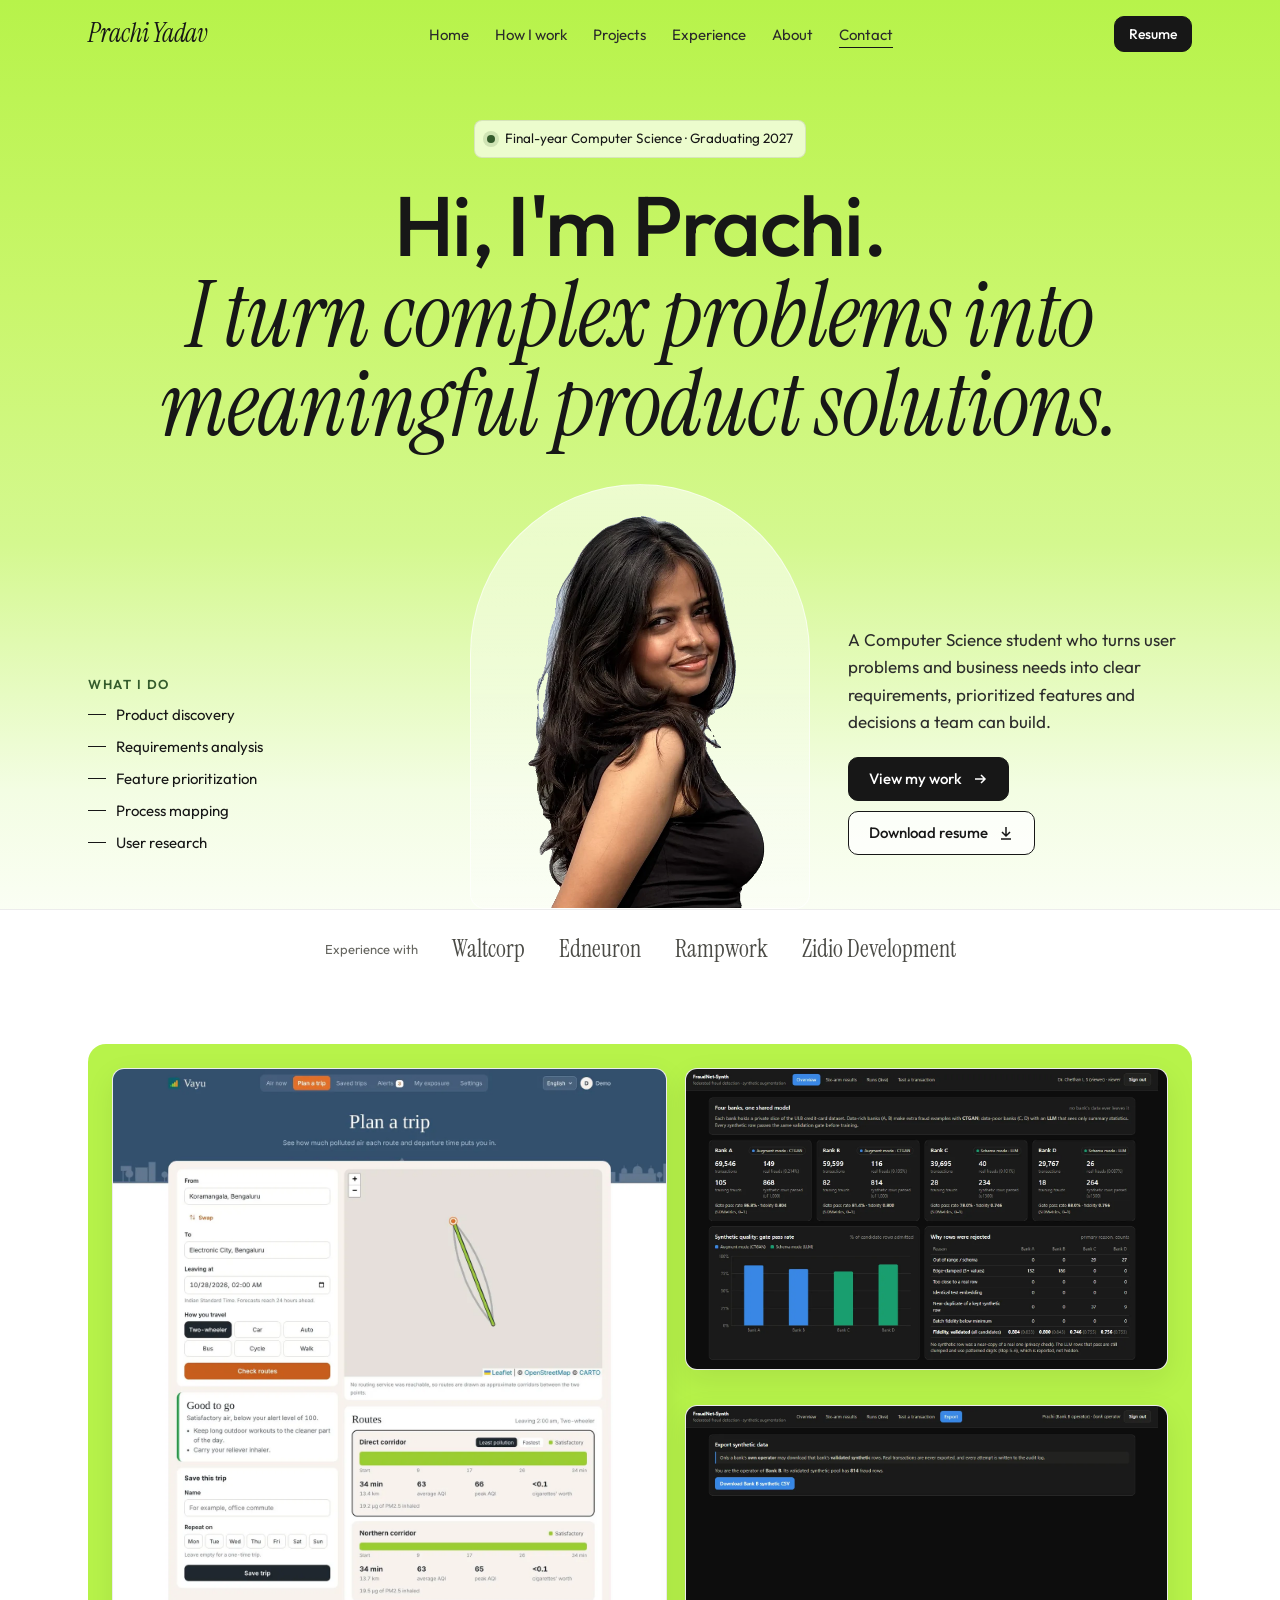
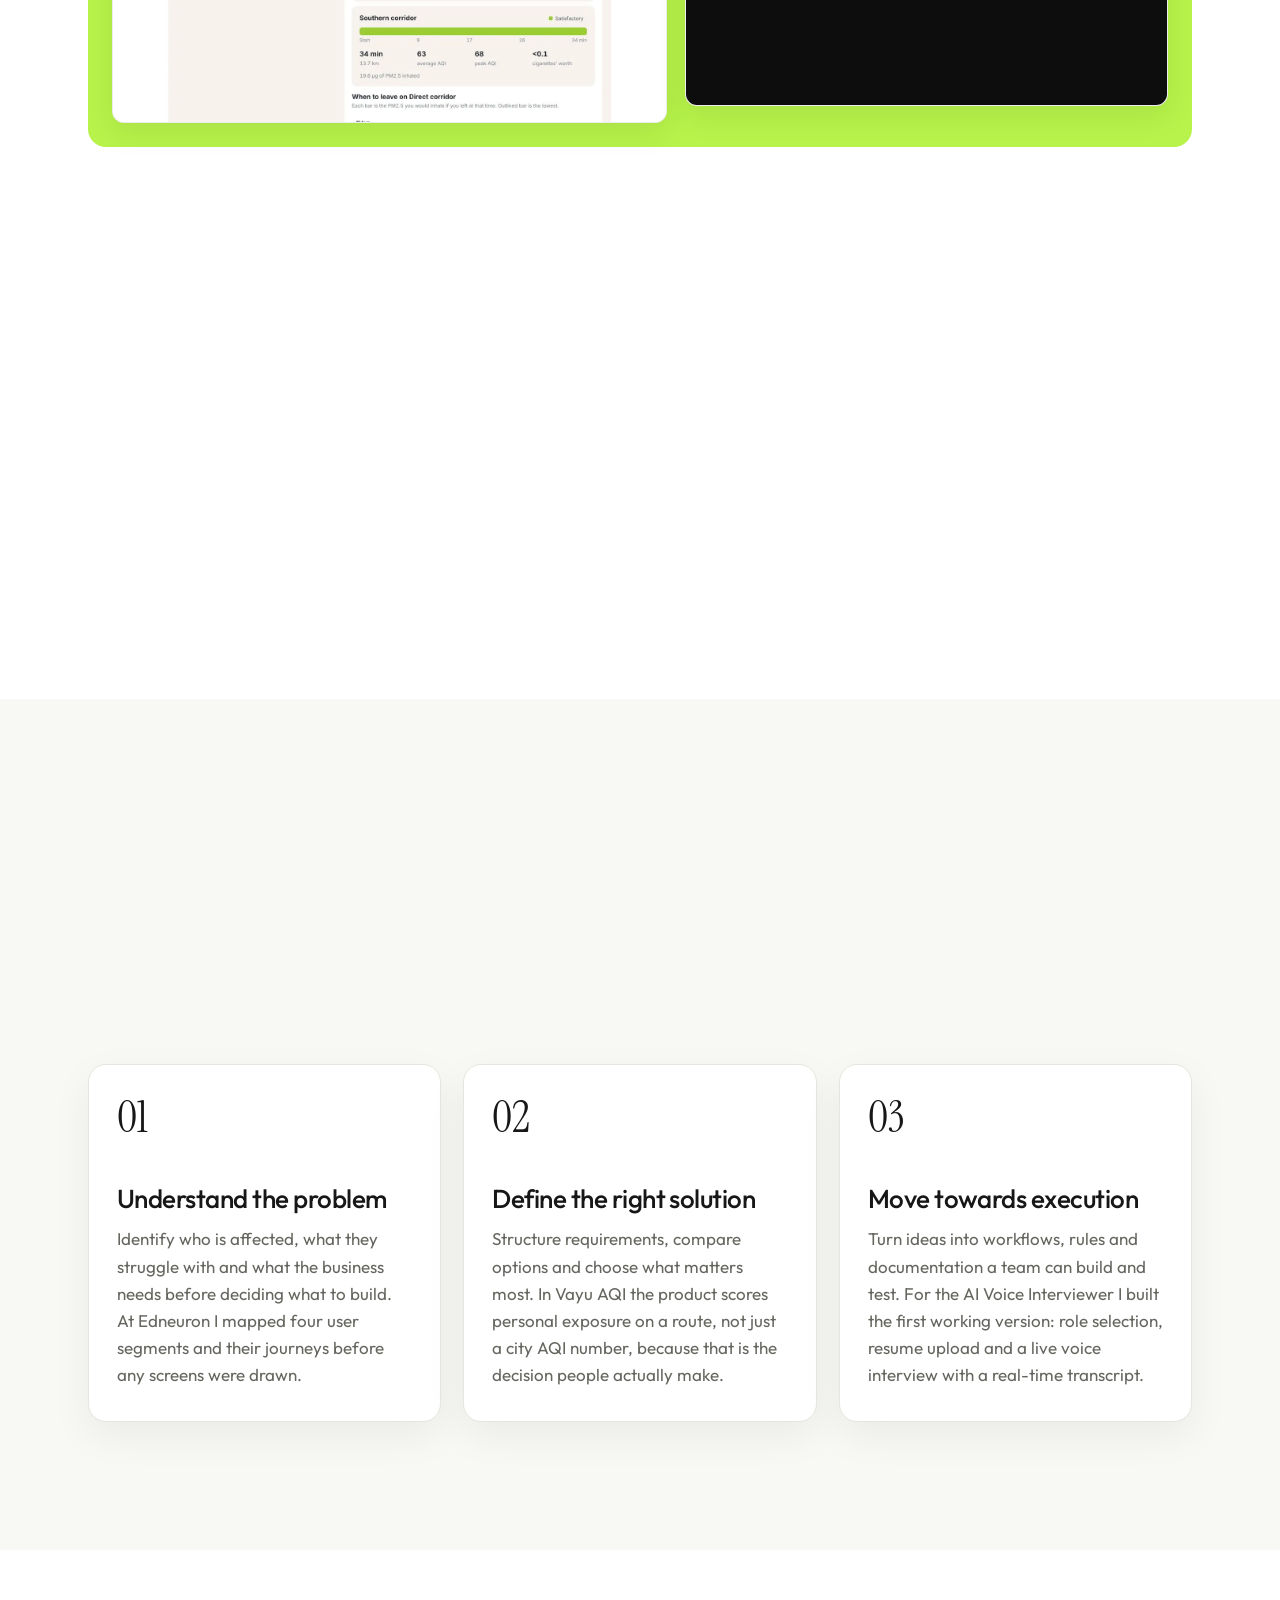
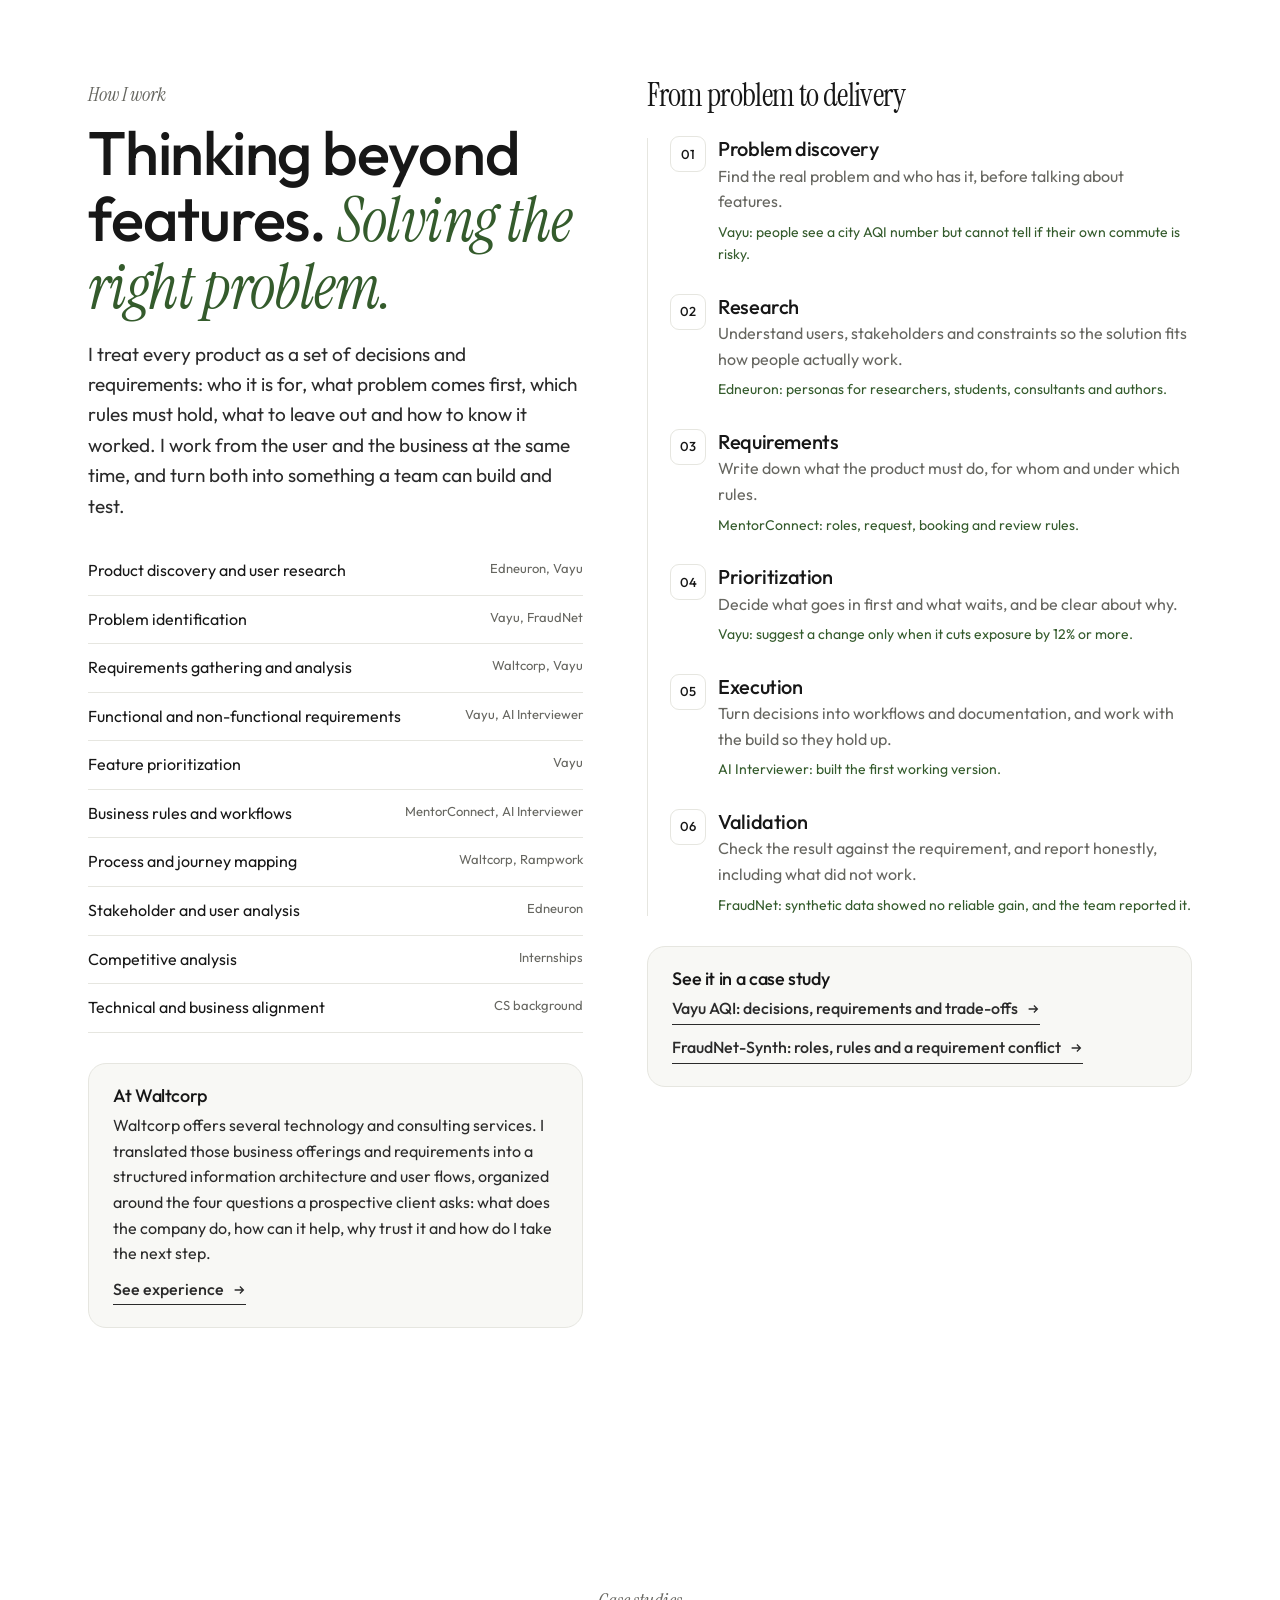
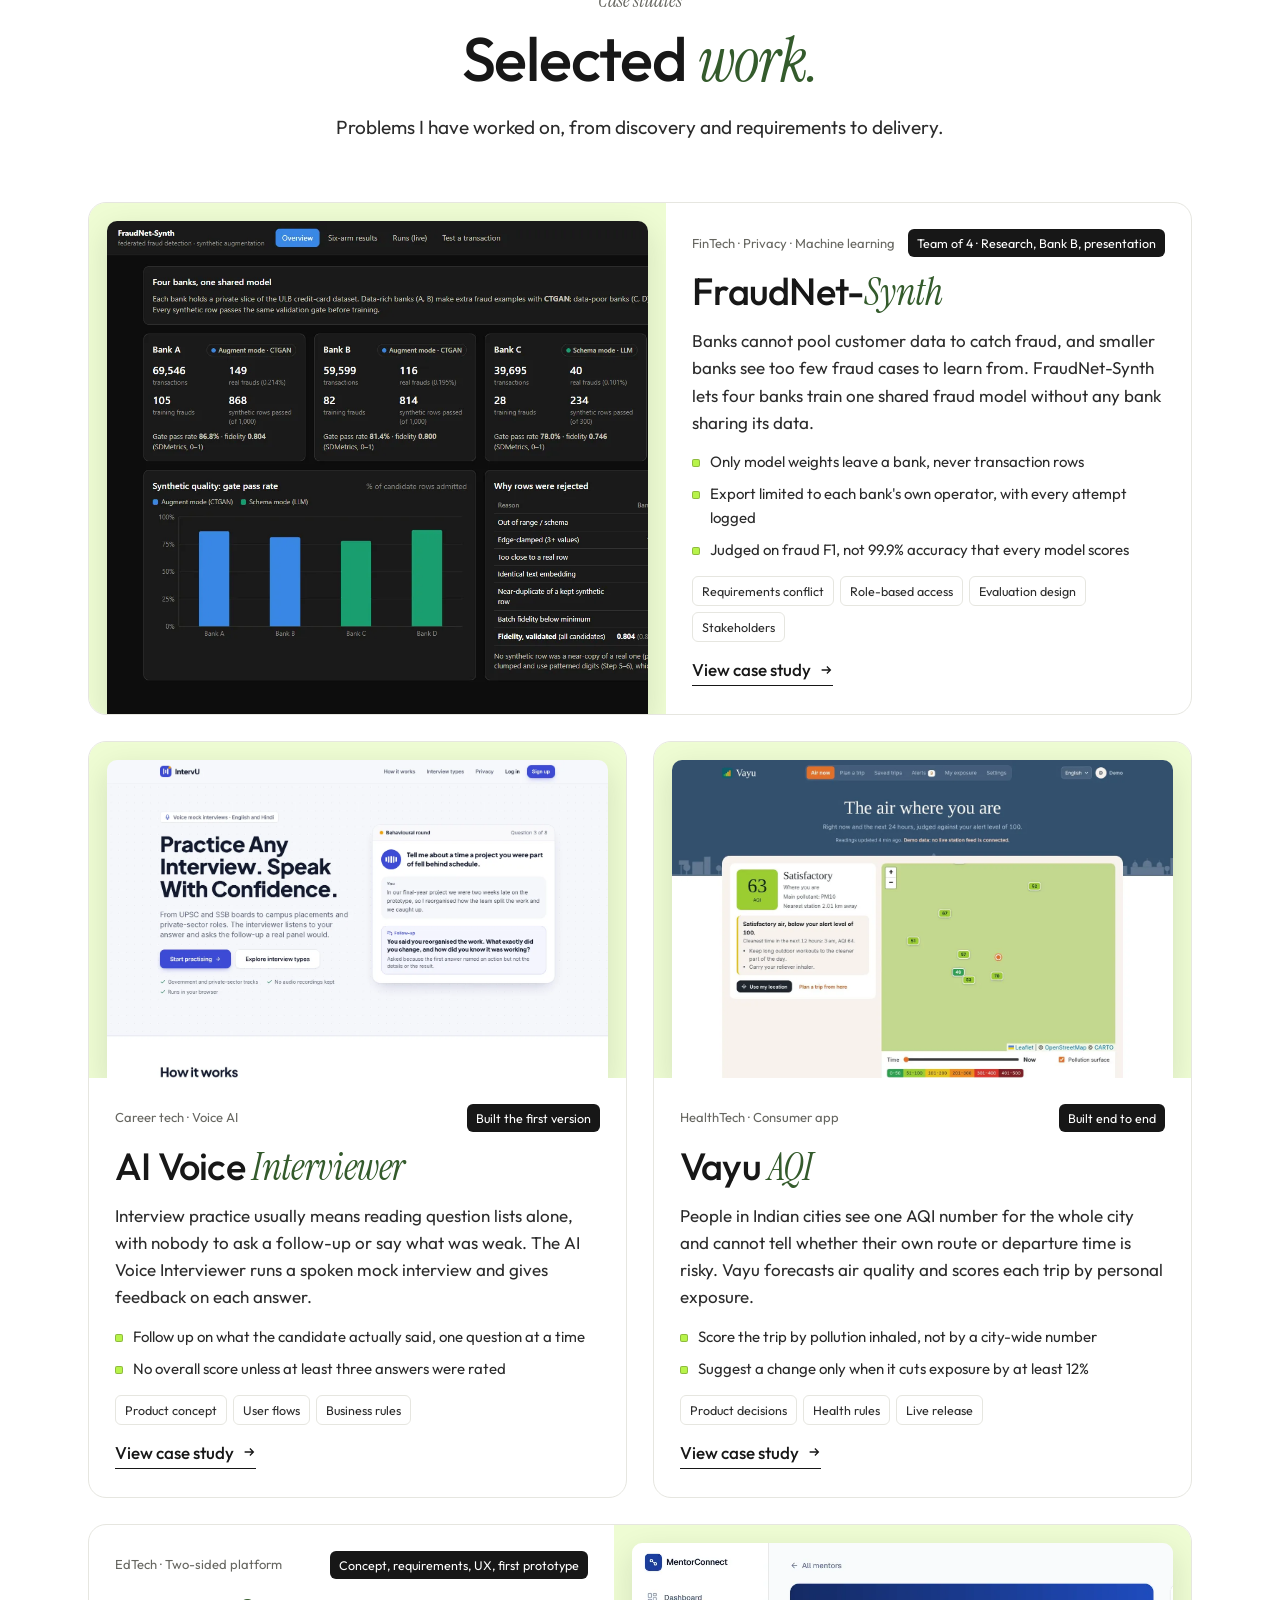
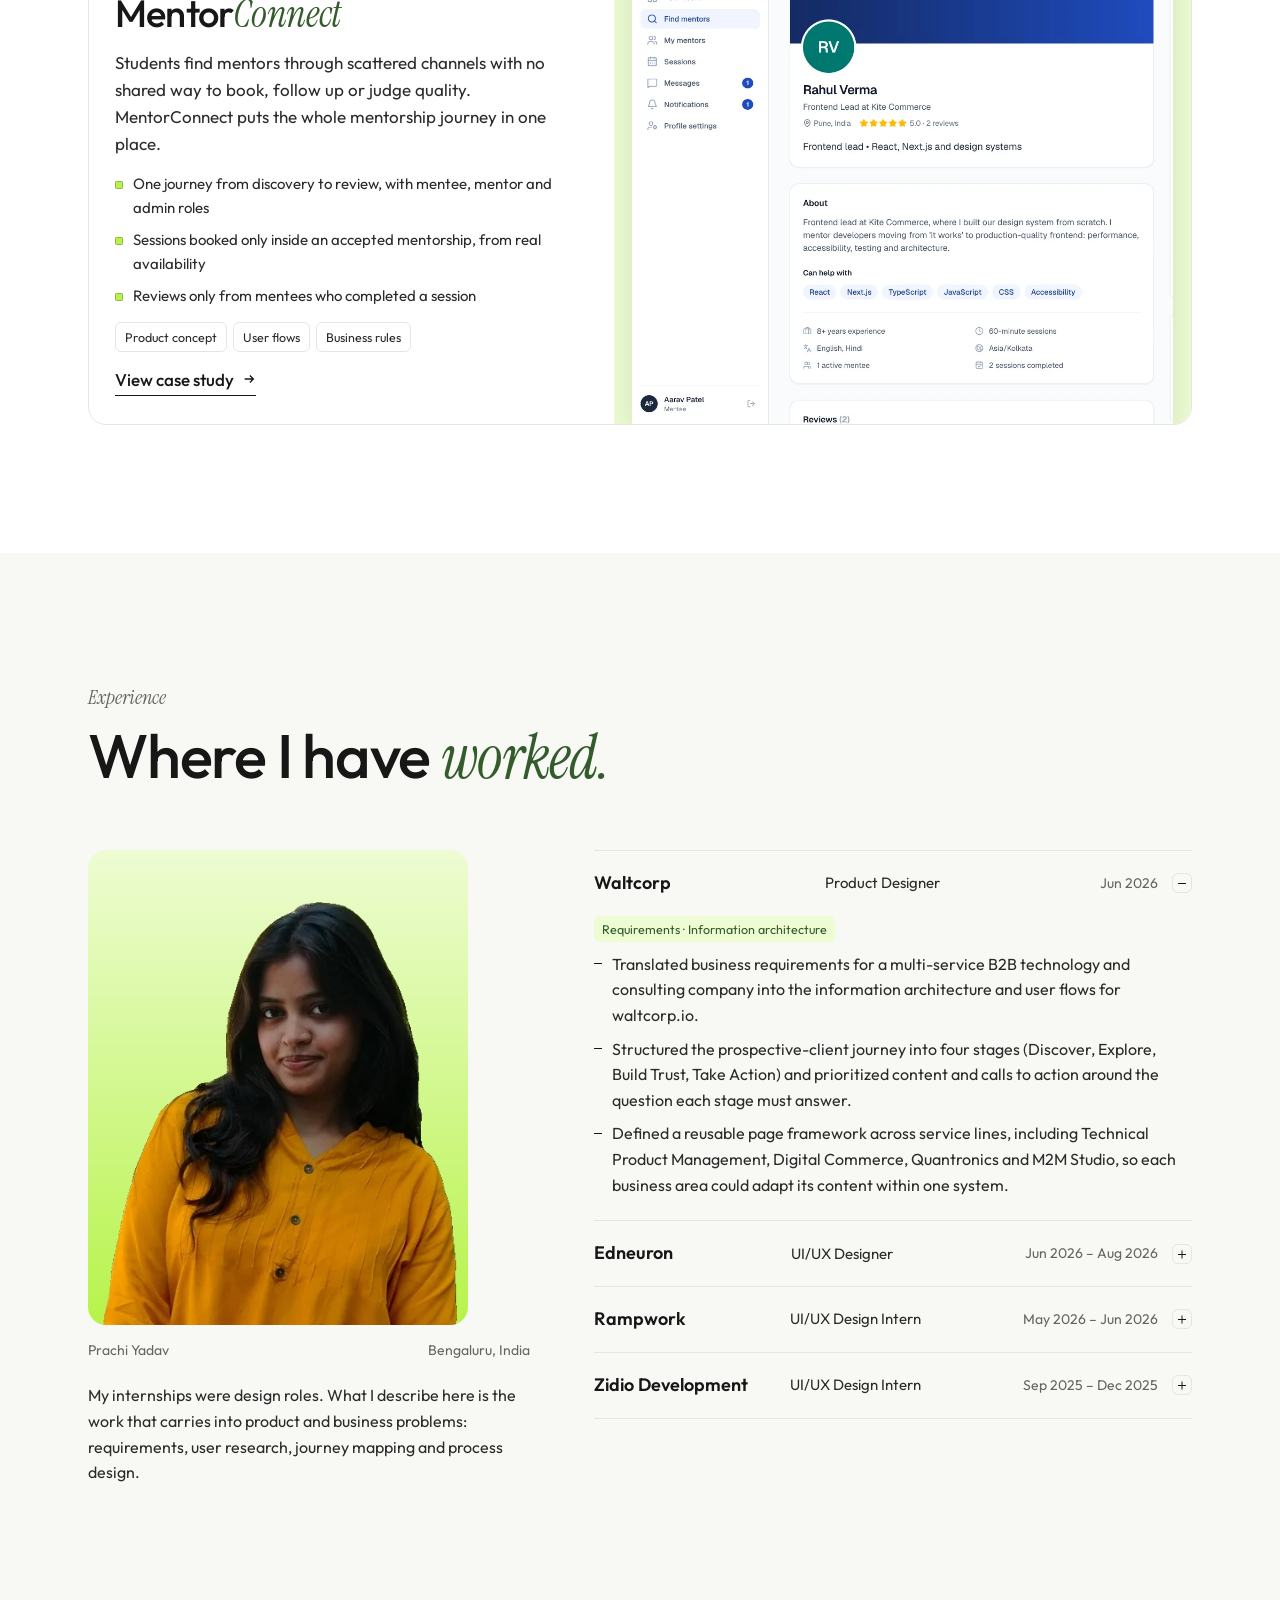
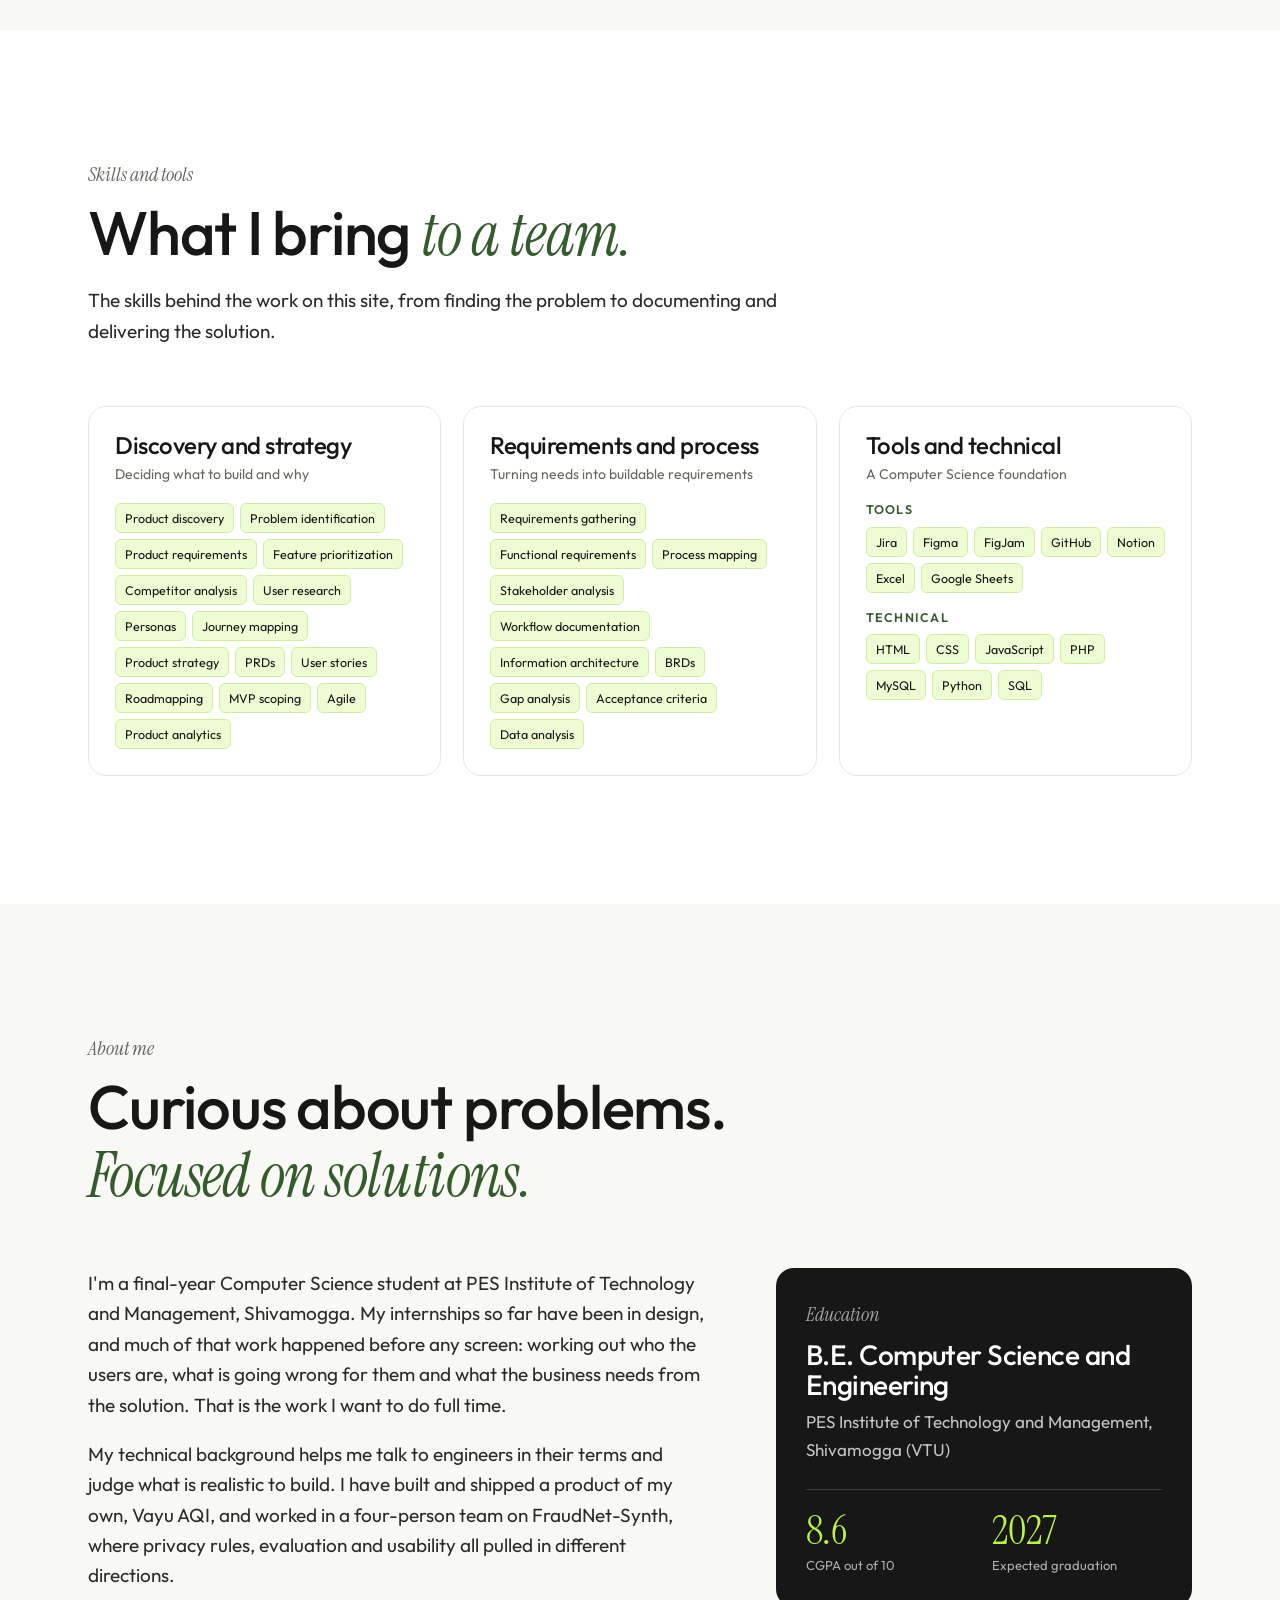
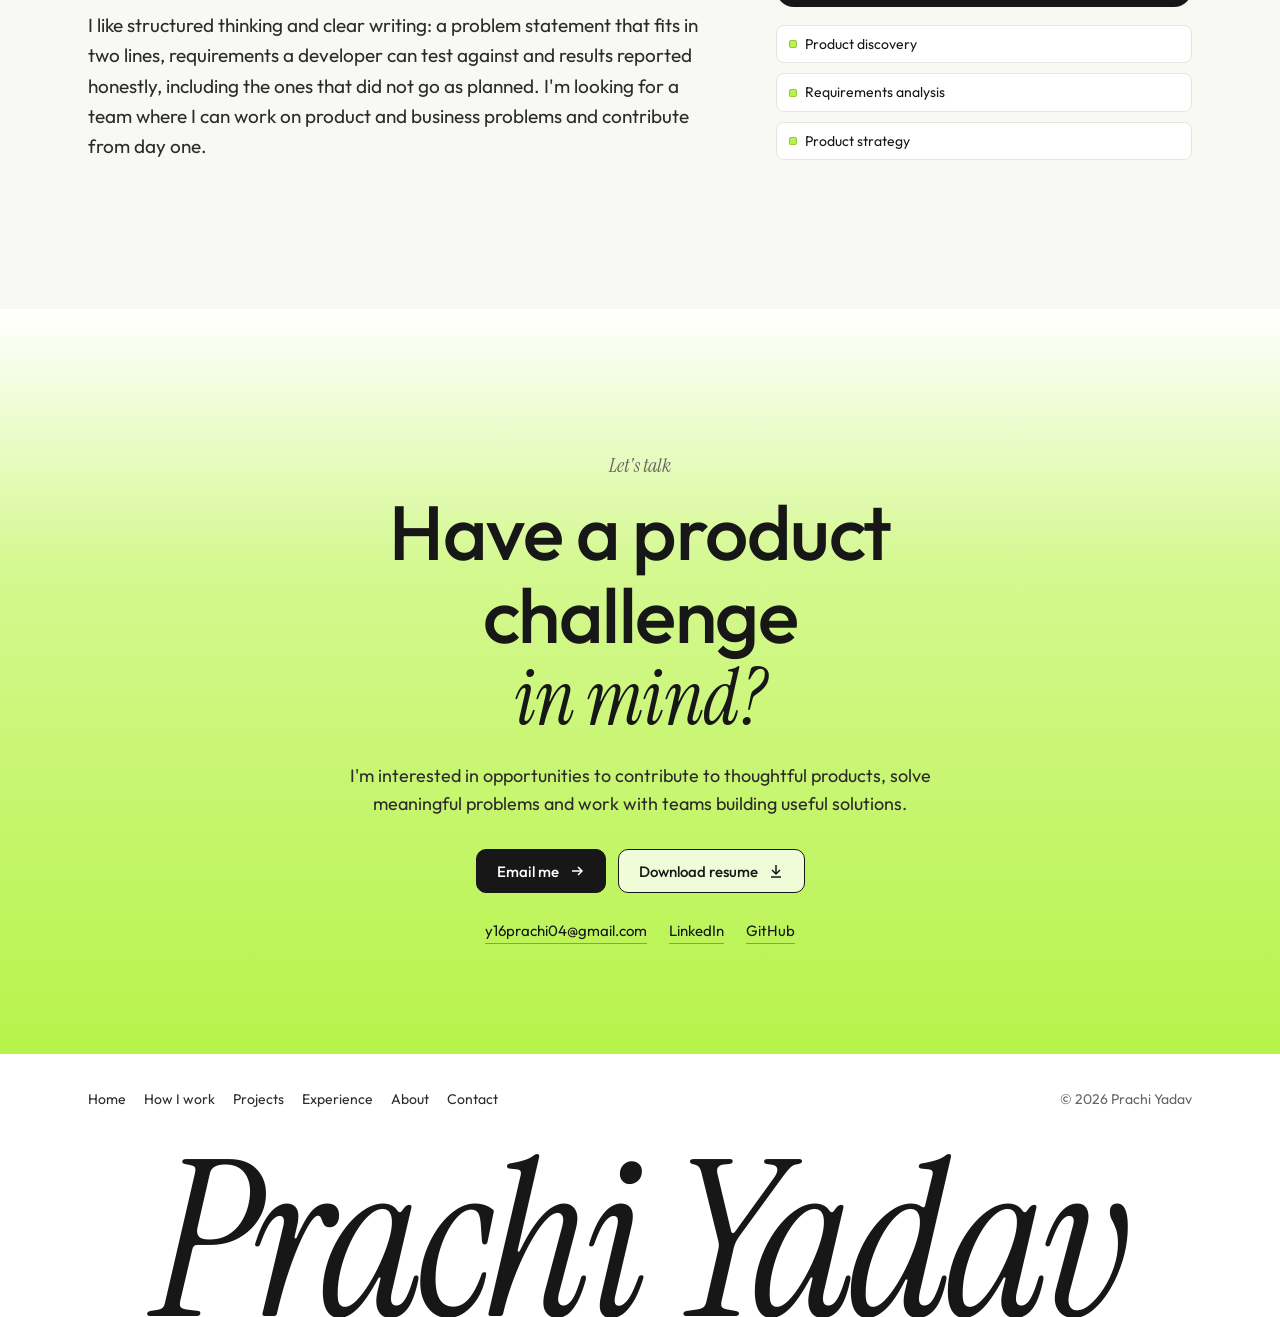
==== commit 6afb6f65: "Add files via upload" ====
--- a/index.html
+++ b/index.html
@@ -7,10 +7,14 @@
   <meta name="description" content="Prachi Yadav is a Computer Science student (CGPA 8.6, graduating 2027) targeting Product Manager, Associate Product Manager and Business Analyst roles. Case studies: FraudNet-Synth, AI Voice Interviewer, Vayu AQI and MentorConnect.">
   <meta name="author" content="Prachi Yadav">
   <meta name="theme-color" content="#b7f34a">
-  <meta property="og:type" content="website">
   <meta property="og:title" content="Prachi Yadav | Portfolio">
   <meta property="og:description" content="Case studies in product discovery, requirements and delivery from a final-year Computer Science student.">
-  <meta property="og:image" content="assets/img/og.png">
+  <link rel="canonical" href="https://prachi-yadav-work.vercel.app/">
+  <meta property="og:type" content="website">
+  <meta property="og:url" content="https://prachi-yadav-work.vercel.app/">
+  <meta property="og:image" content="https://prachi-yadav-work.vercel.app/assets/img/og.png">
+  <meta property="og:image:width" content="1200">
+  <meta property="og:image:height" content="630">
   <meta name="twitter:card" content="summary_large_image">
   <link rel="icon" href="favicon.svg" type="image/svg+xml">
   <link rel="preload" href="assets/fonts/outfit-latin-wght-normal.woff2" as="font" type="font/woff2" crossorigin>
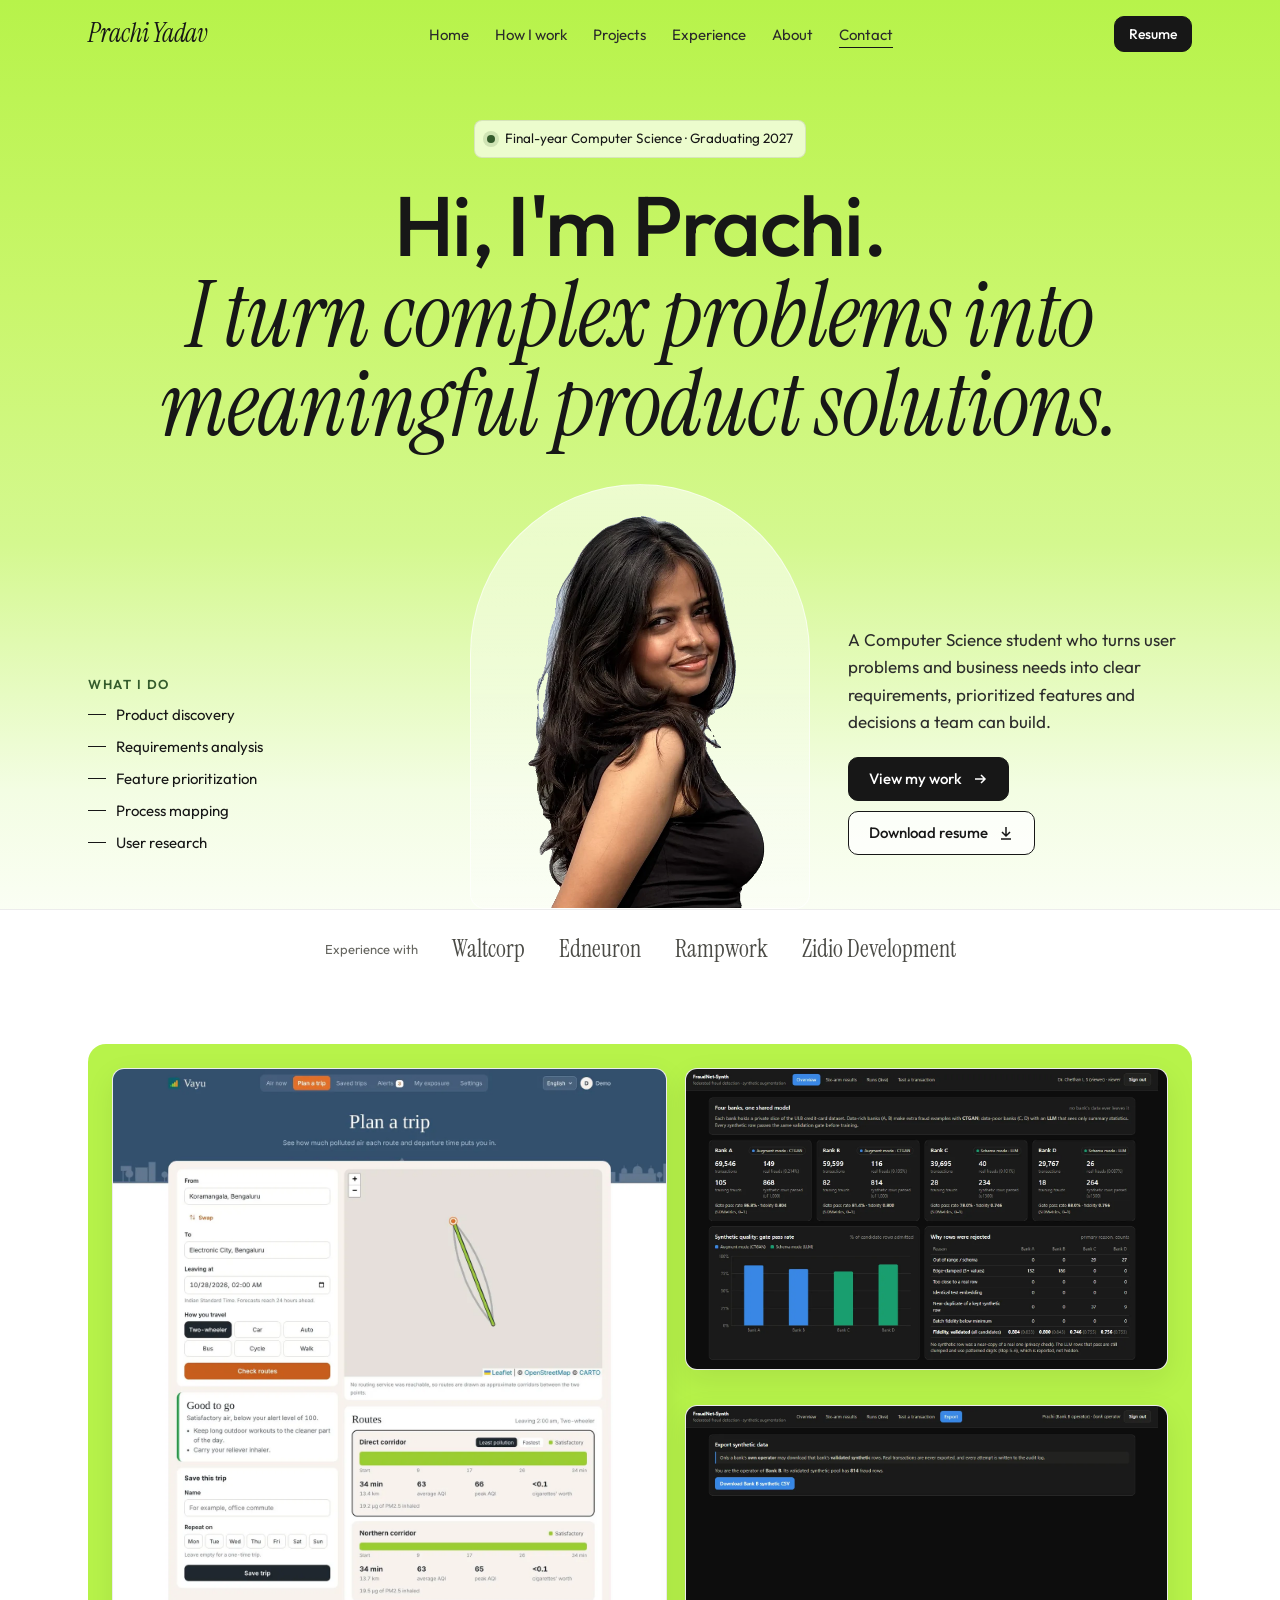
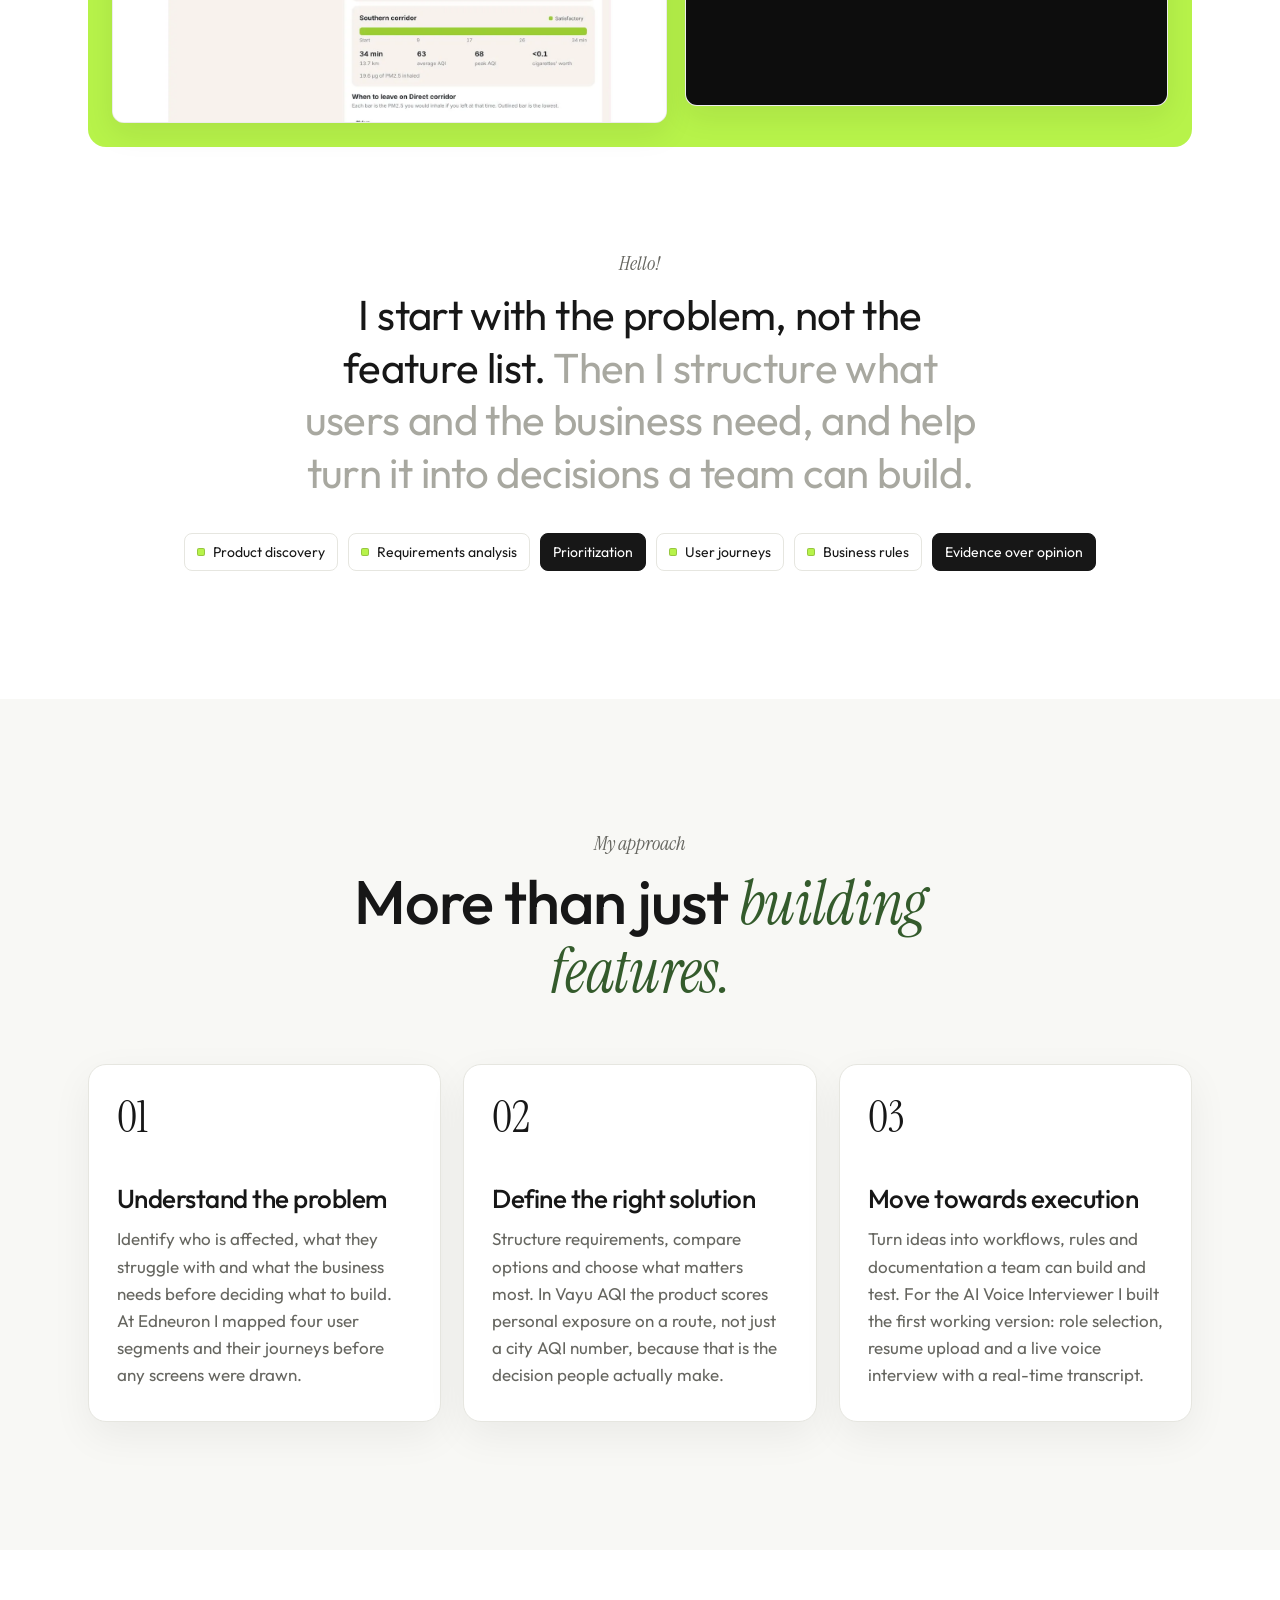
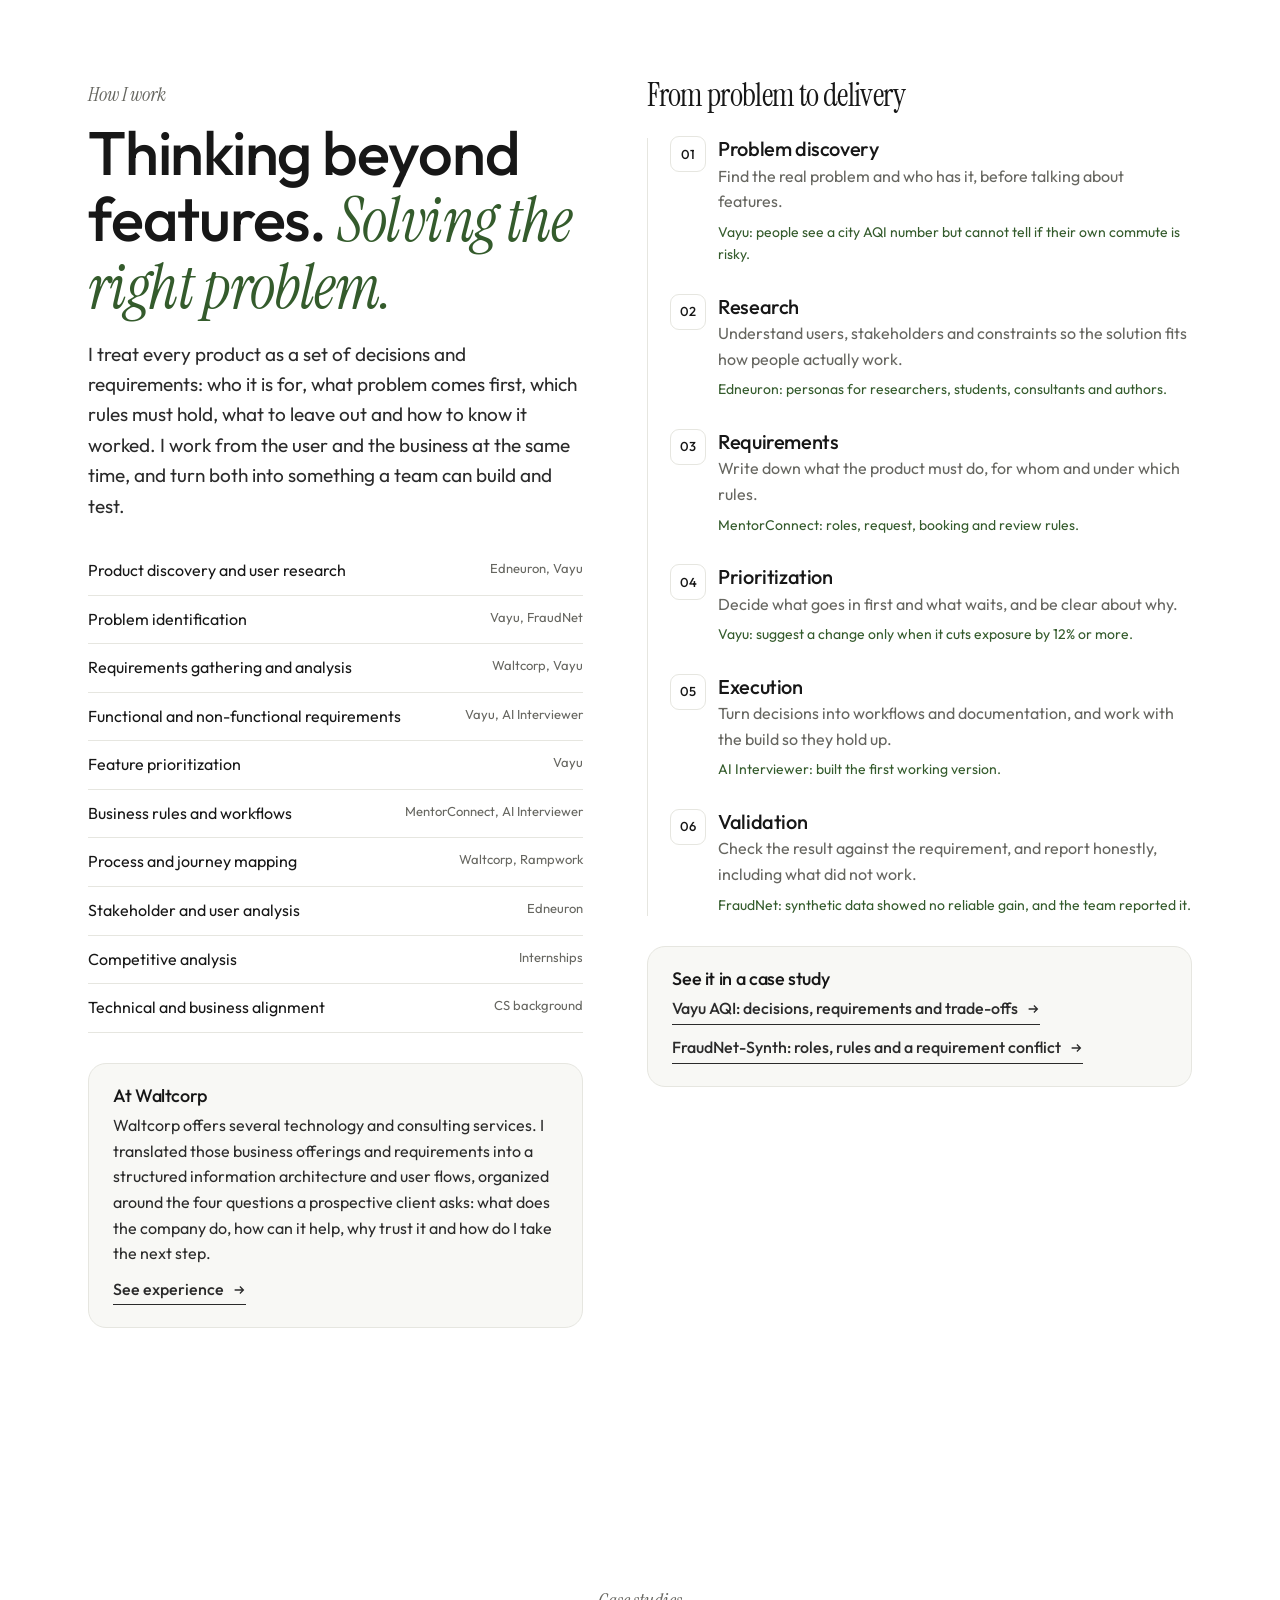
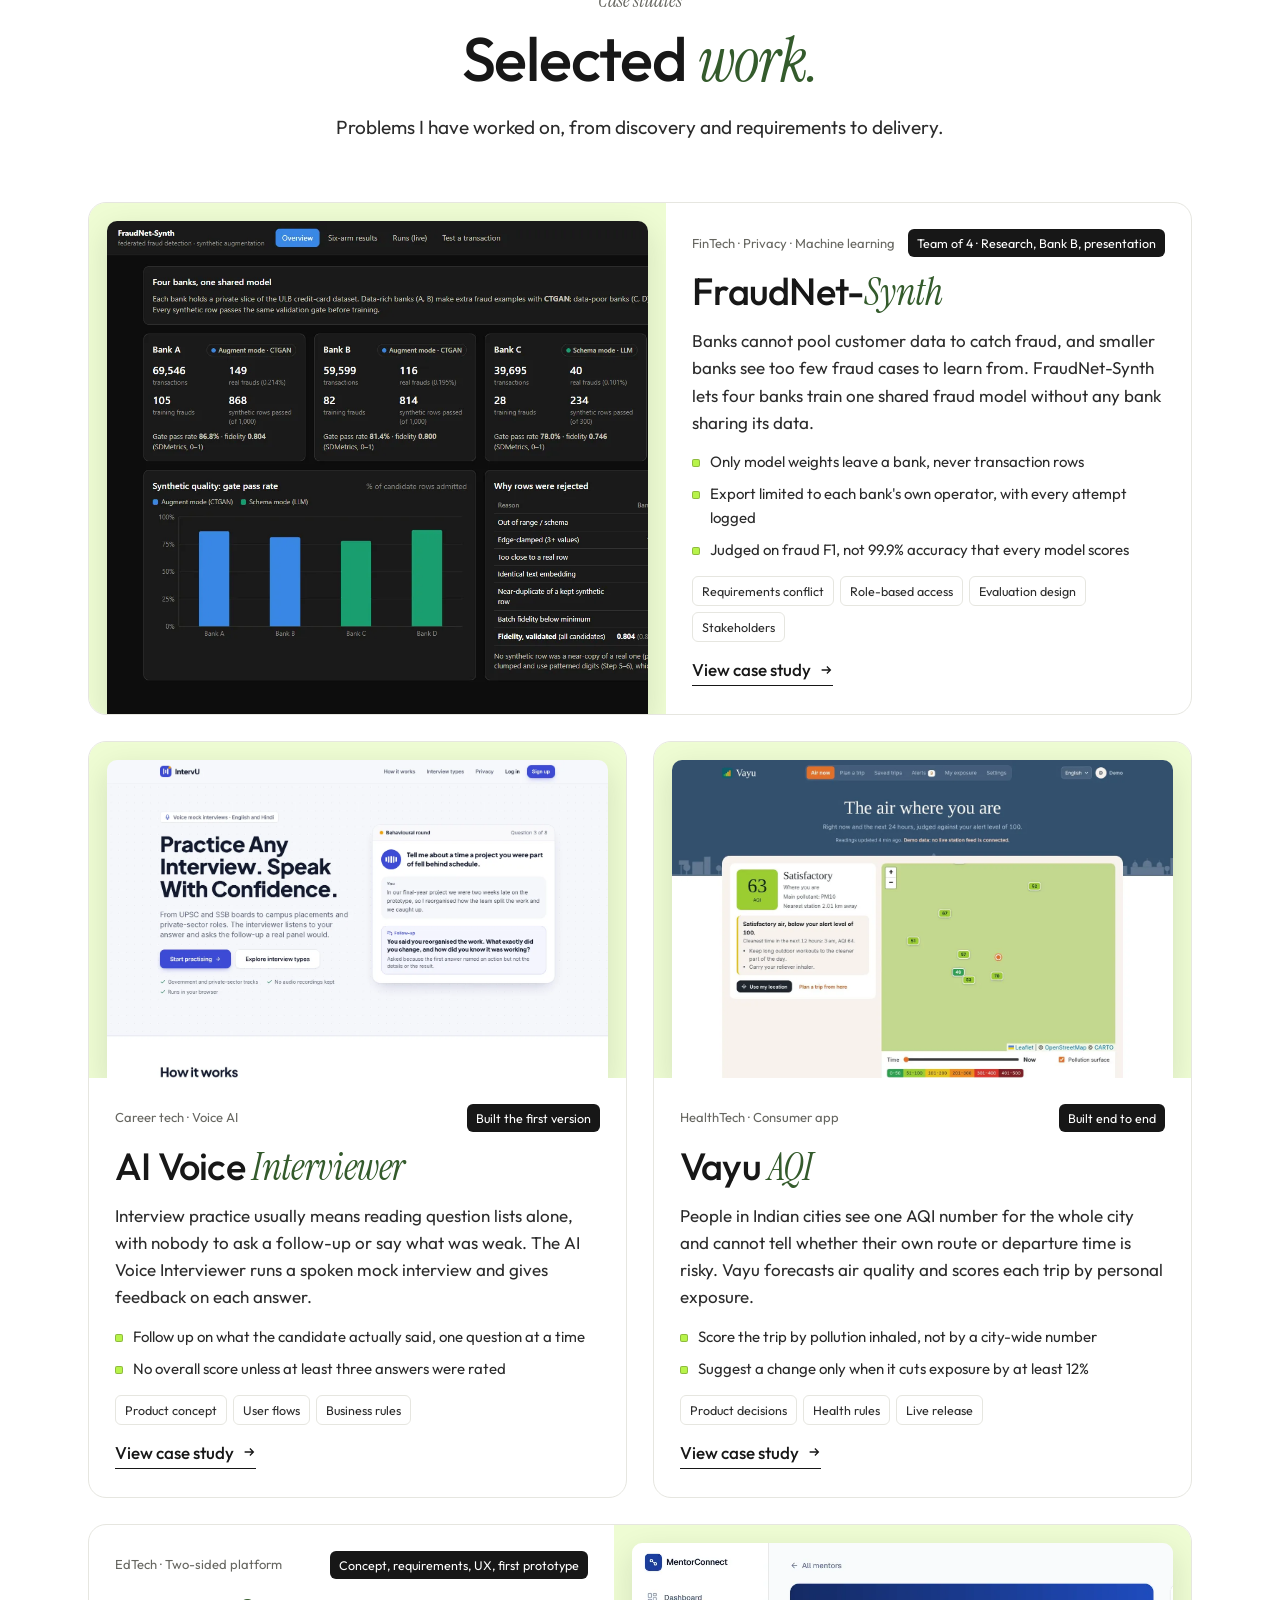
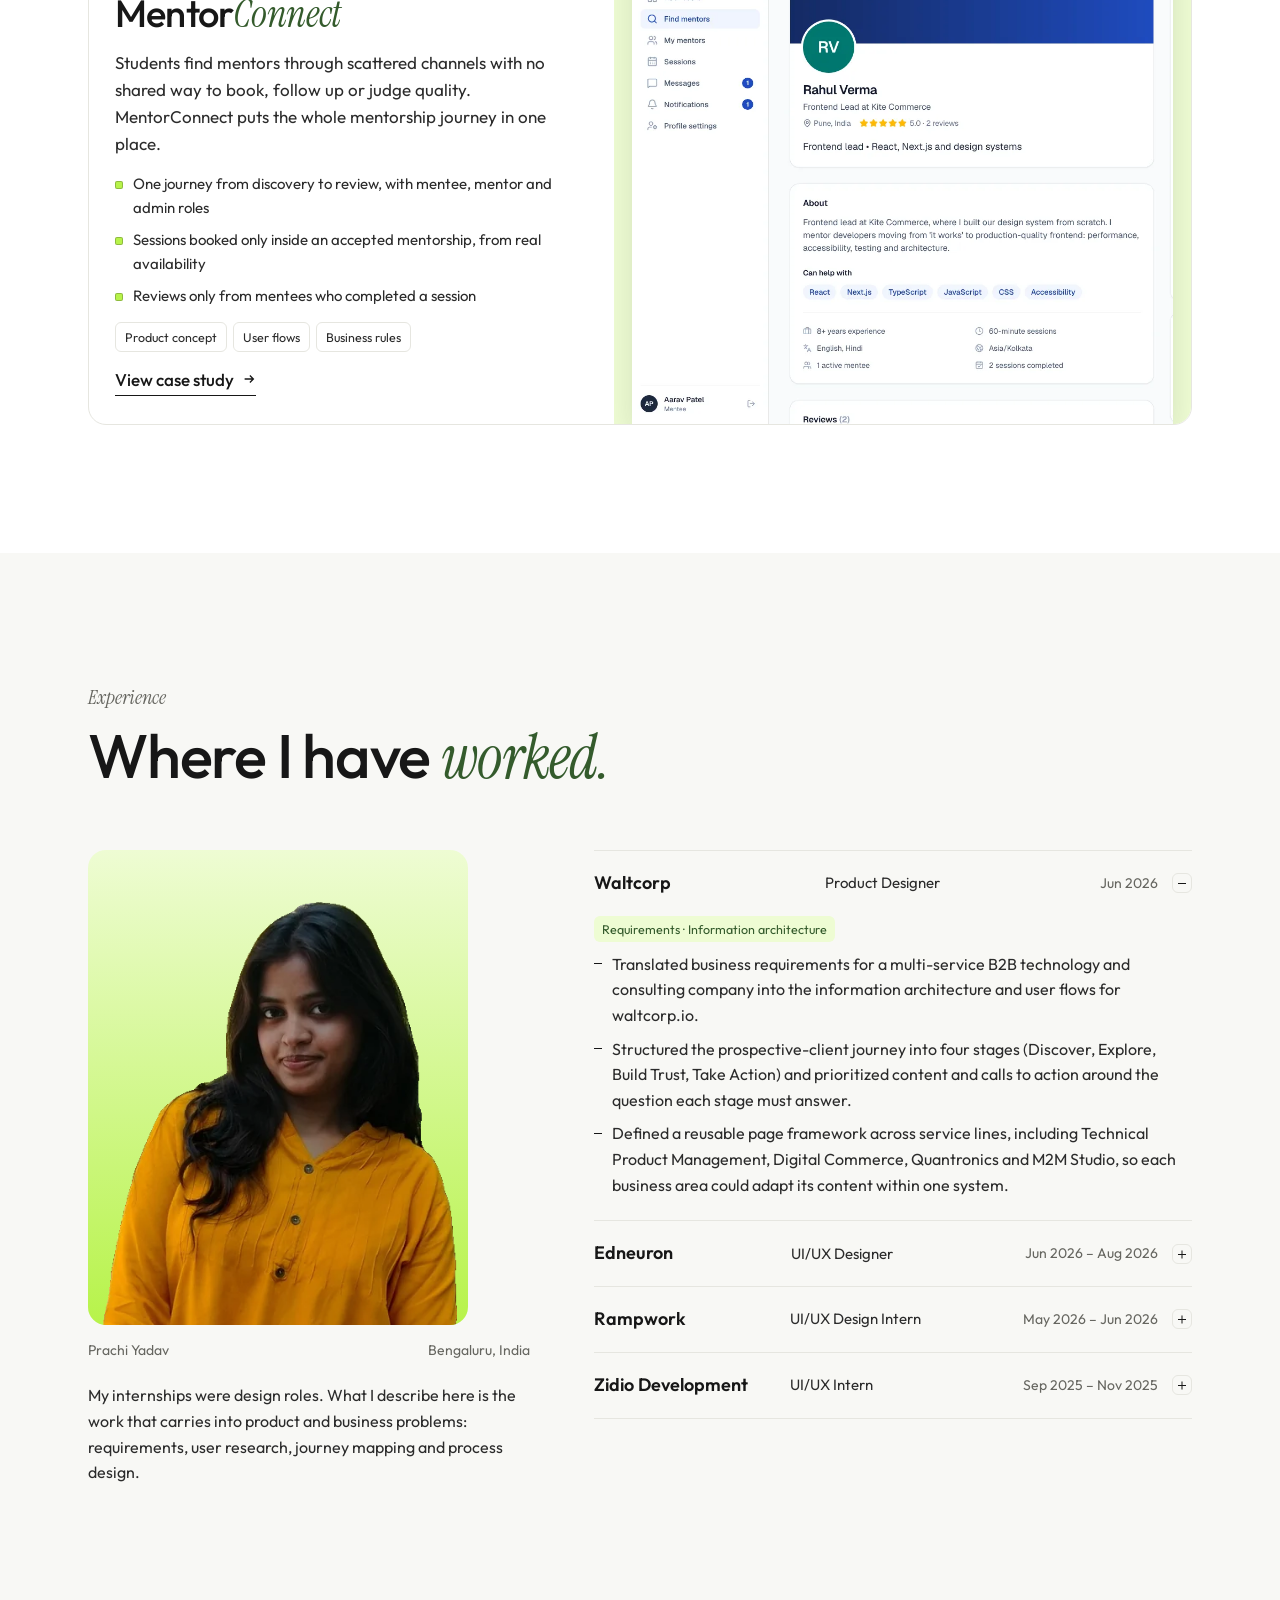
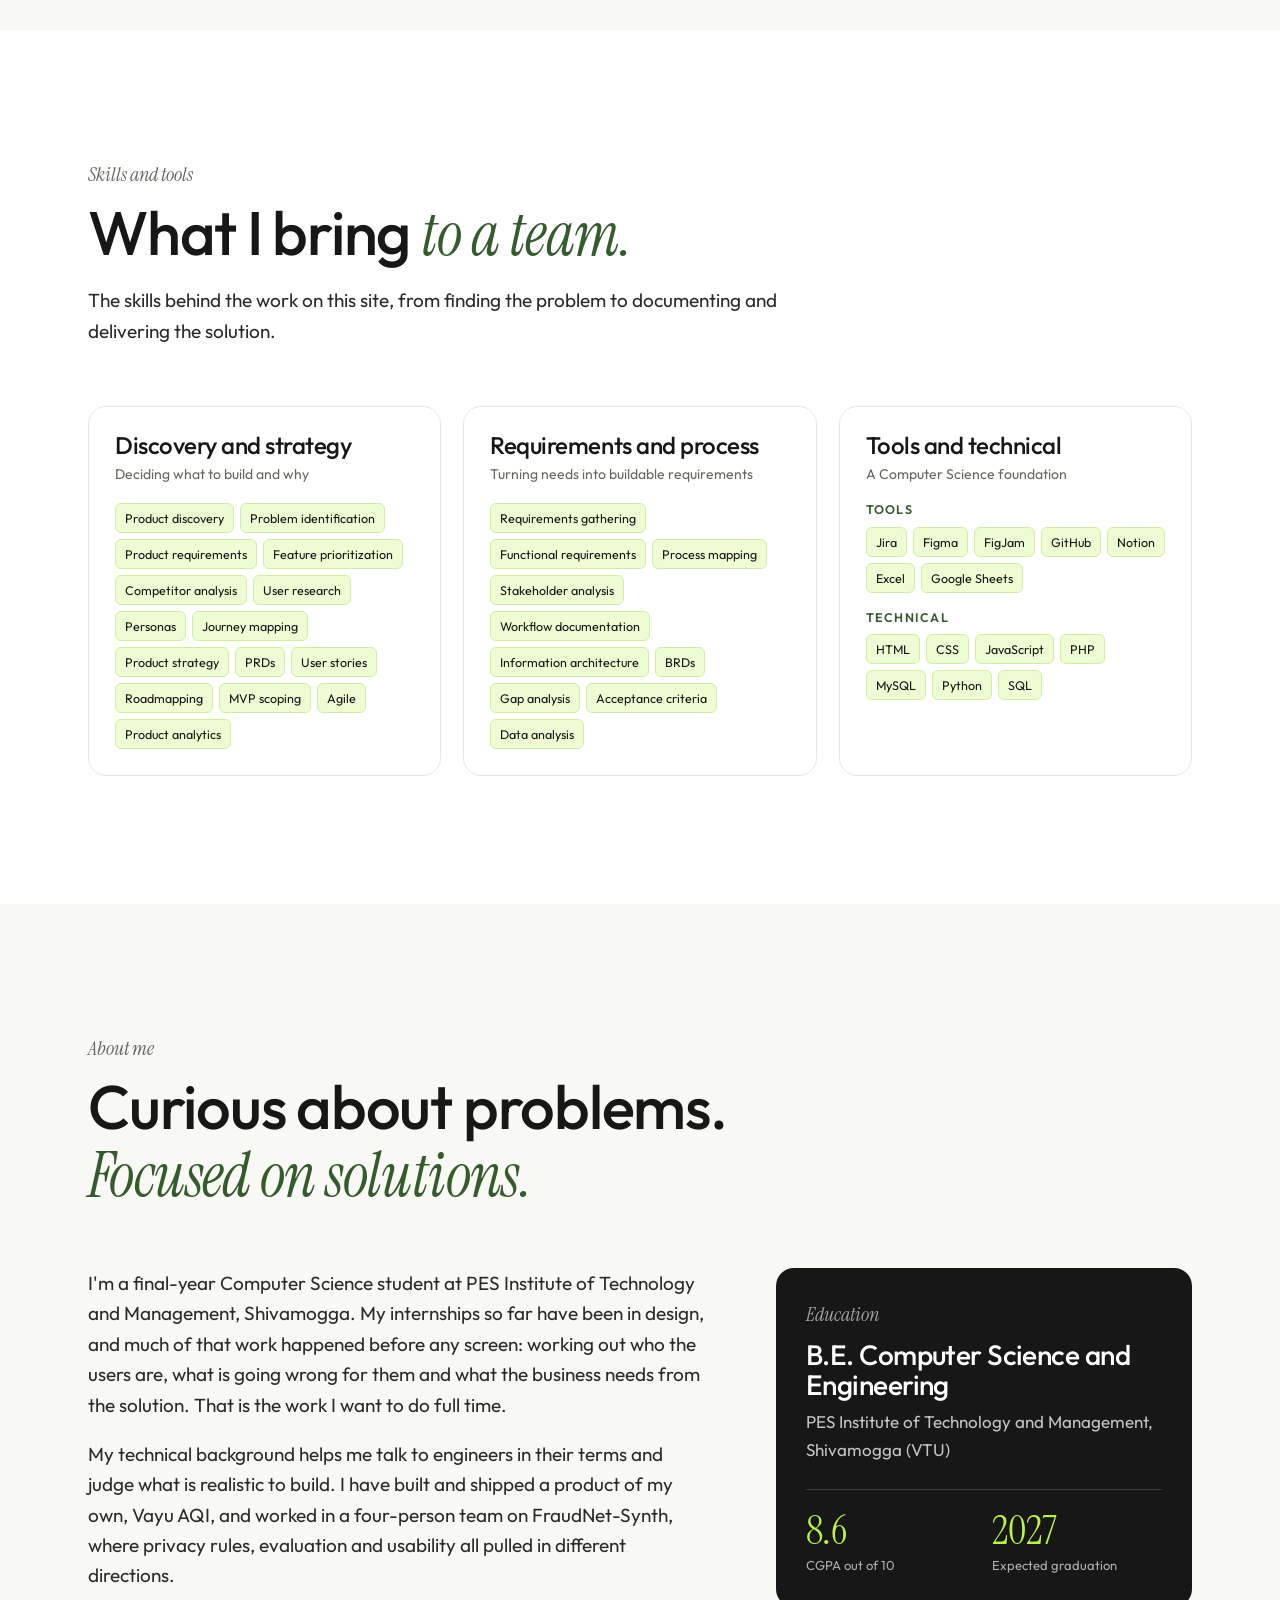
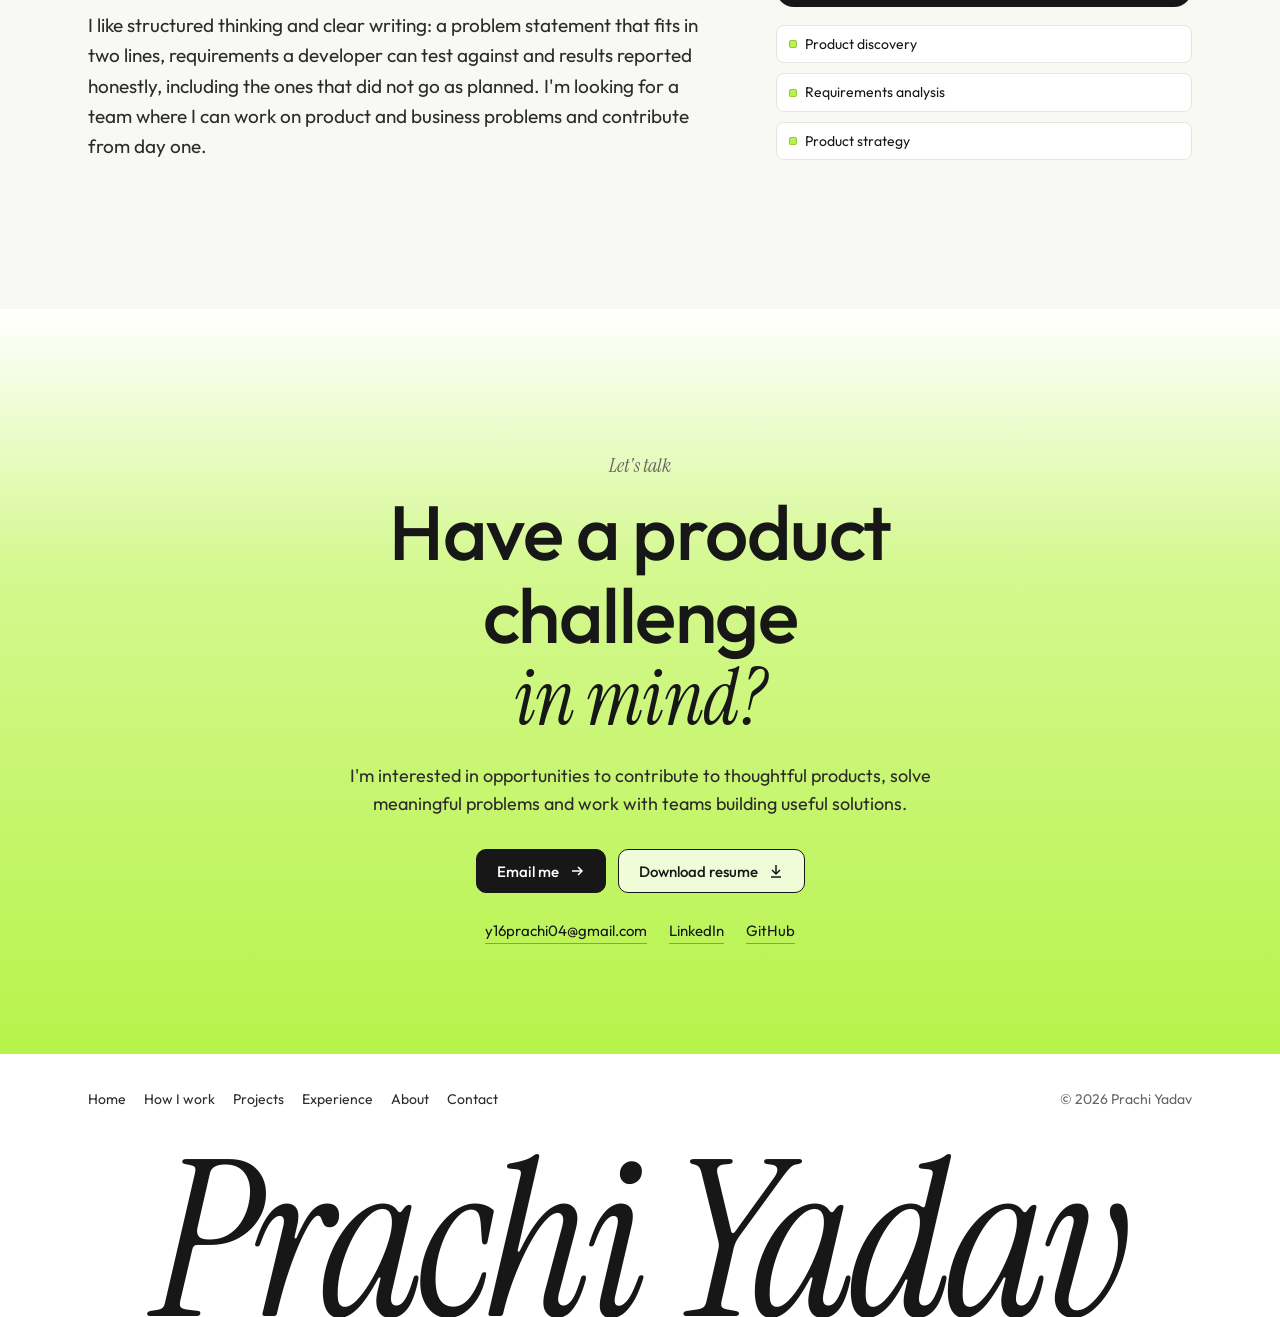
==== commit f519f9b5: "Add files via upload" ====
--- a/index.html
+++ b/index.html
@@ -320,7 +320,7 @@
           </div>
         </details>
         <details class="exp-row">
-          <summary><span class="co">Zidio Development</span><span class="ro">UI/UX Design Intern</span><span class="da">Sep 2025 – Dec 2025</span><span class="pm" aria-hidden="true"></span></summary>
+          <summary><span class="co">Zidio Development</span><span class="ro">UI/UX Intern</span><span class="da">Sep 2025 – Nov 2025</span><span class="pm" aria-hidden="true"></span></summary>
           <div class="exp-detail">
             <span class="lens">Requirements</span>
             <ul>
